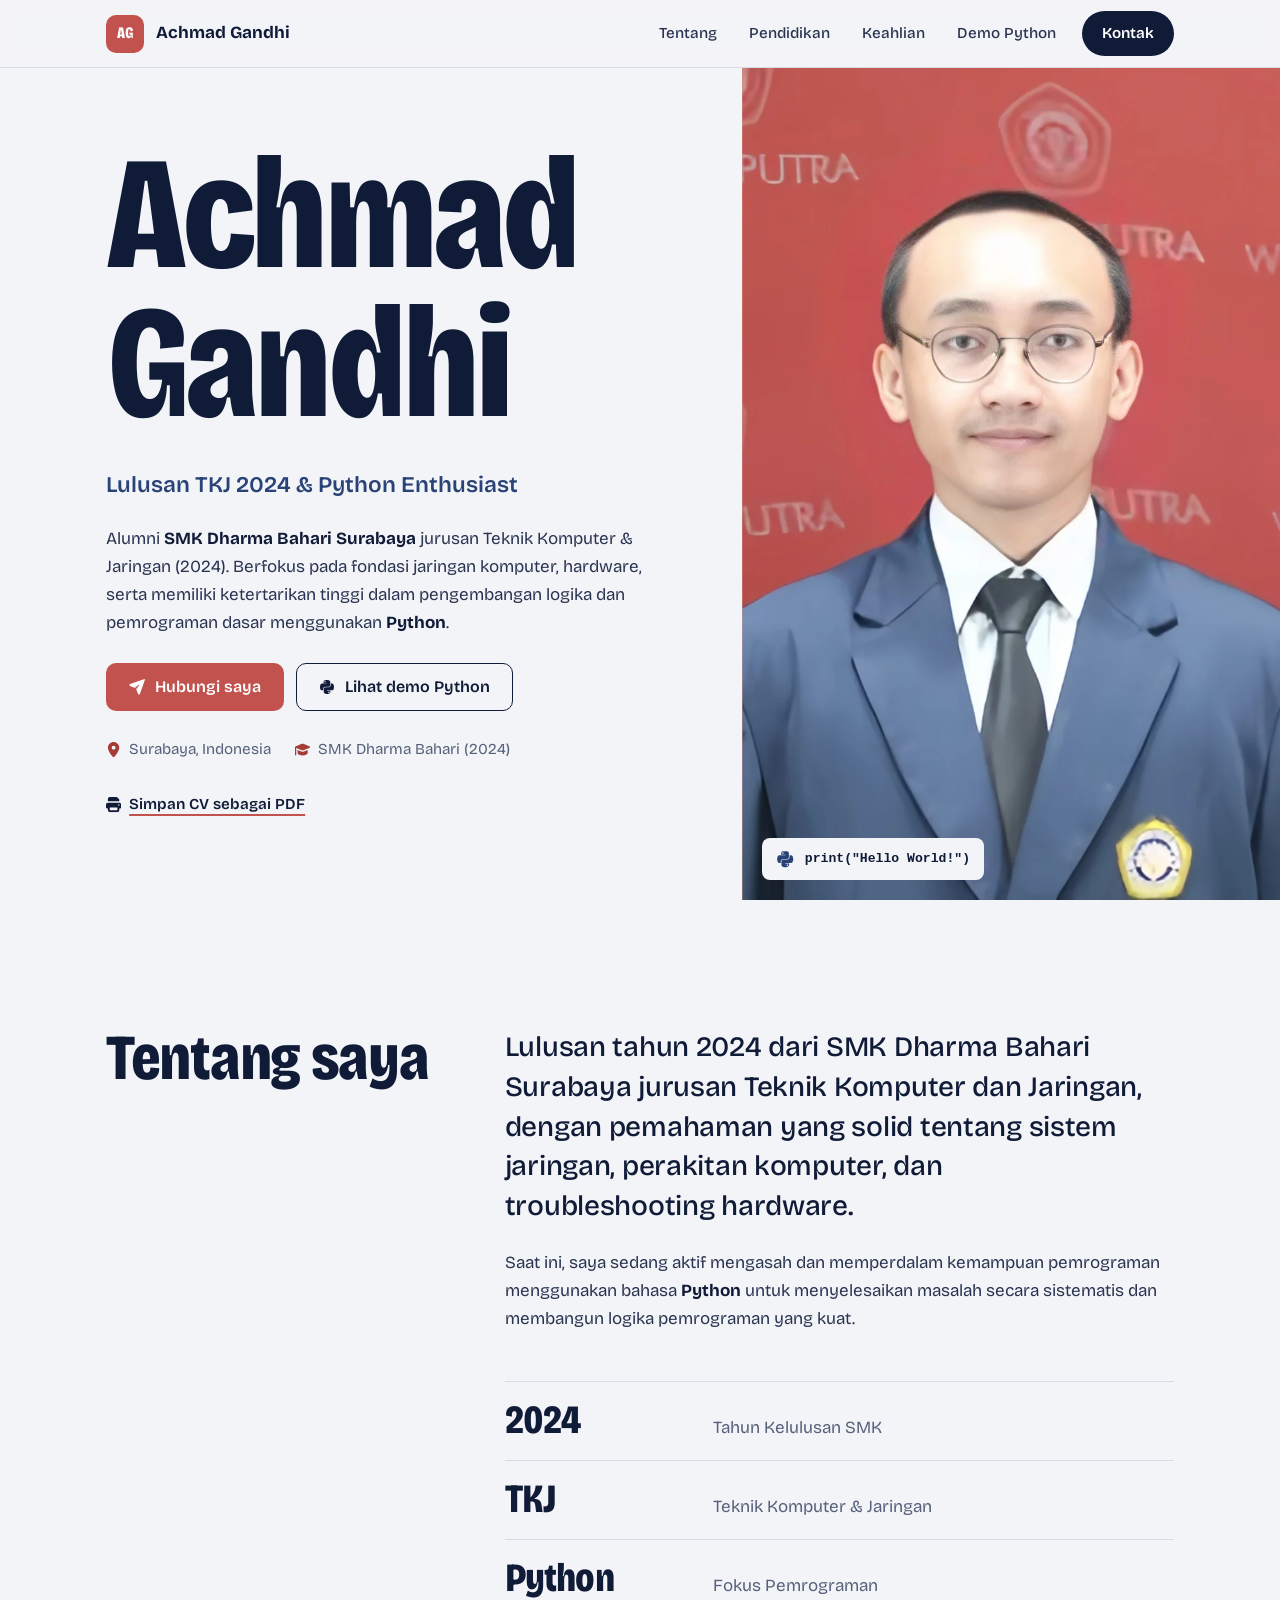
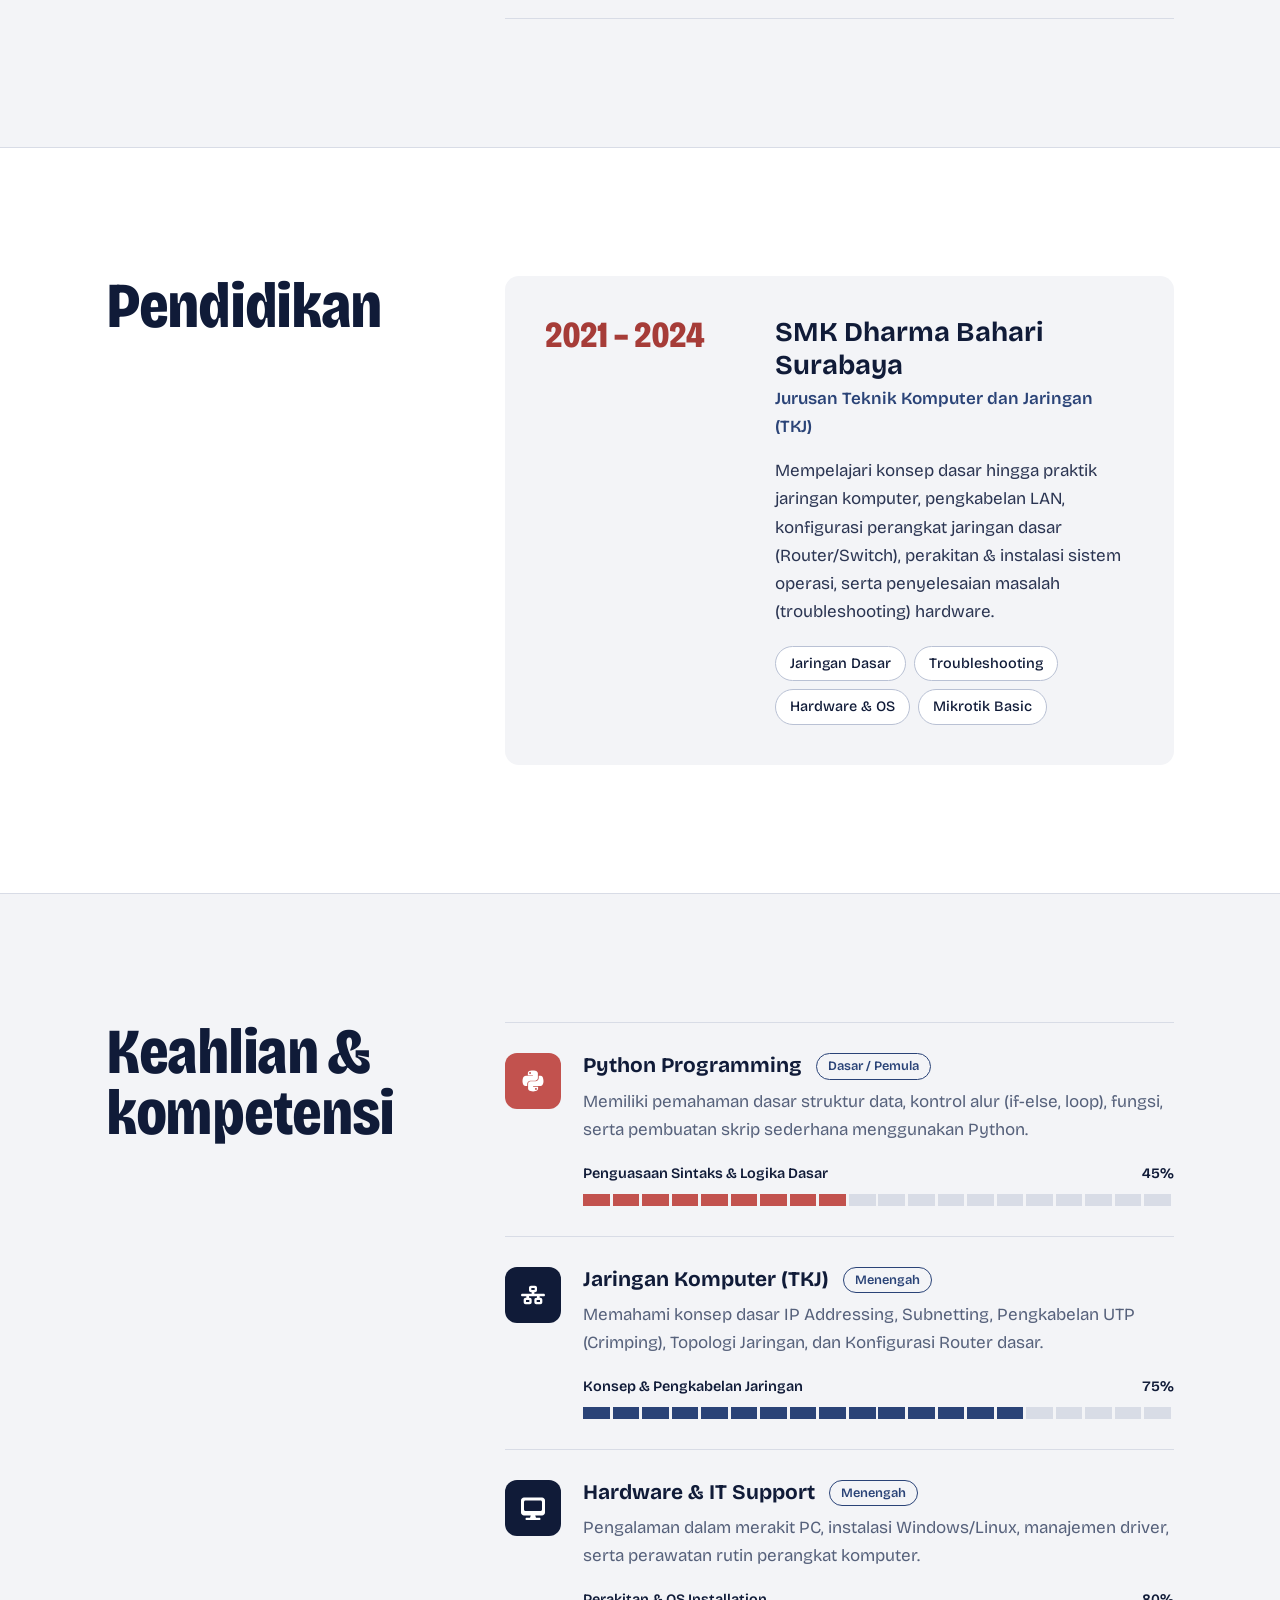
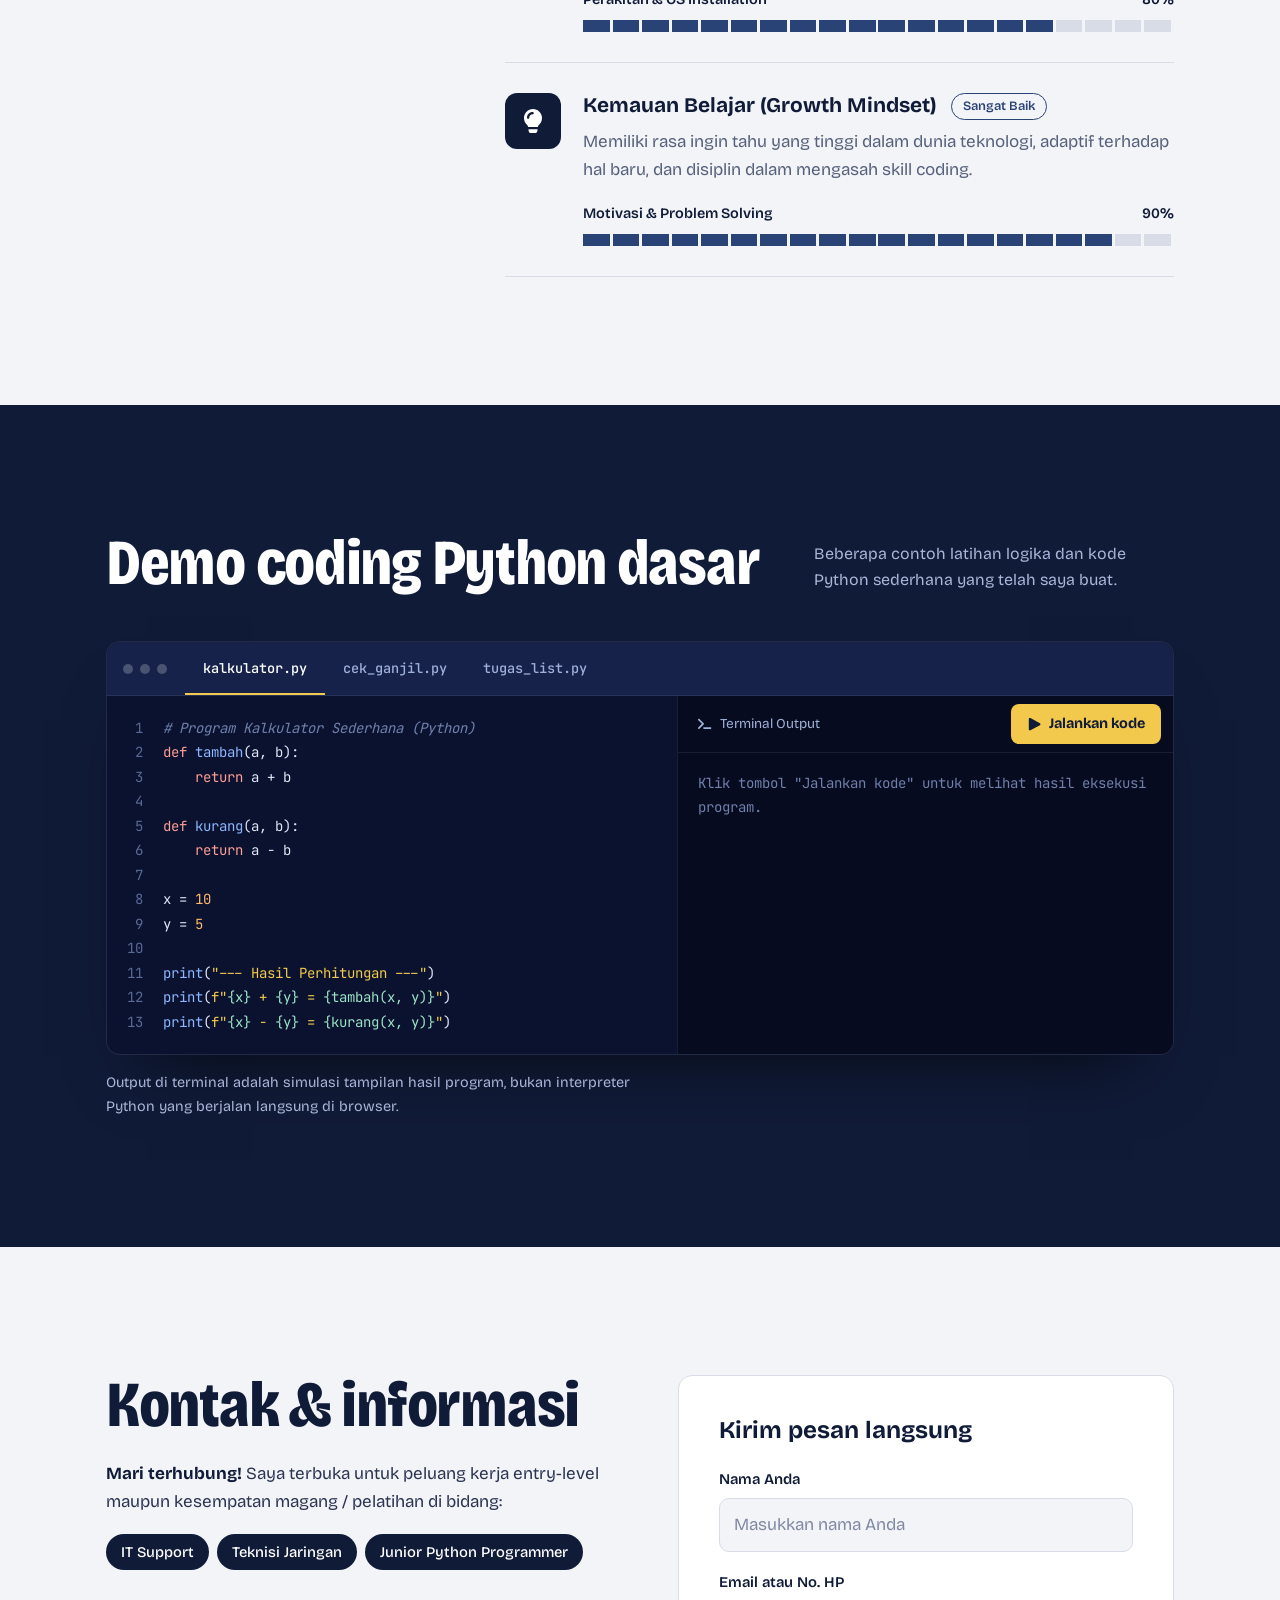
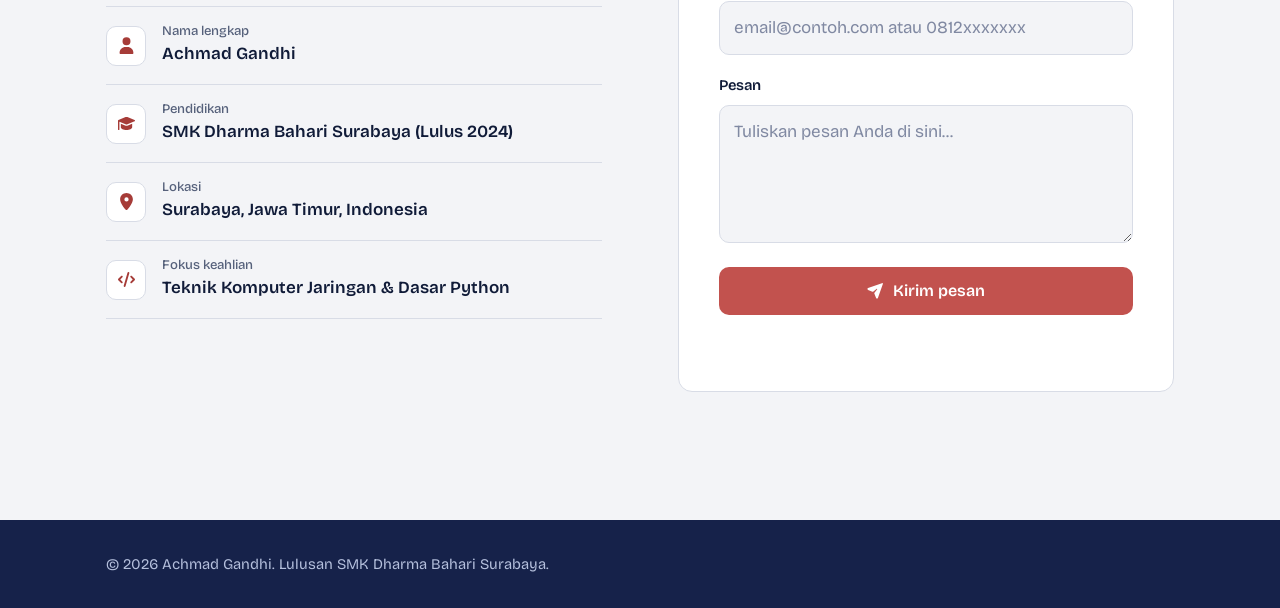
==== index.html @ 936b2816 "Redesign website CV" ====
<!DOCTYPE html>
<html lang="id">
<head>
  <meta charset="UTF-8">
  <meta name="viewport" content="width=device-width, initial-scale=1">
  <title>Achmad Gandhi — Portfolio &amp; CV</title>
  <meta name="description" content="CV online dan portfolio Achmad Gandhi, lulusan SMK Dharma Bahari Surabaya jurusan Teknik Komputer dan Jaringan (2024) yang sedang mendalami Python.">
  <meta name="theme-color" content="#f3f4f7">
  <meta property="og:title" content="Achmad Gandhi — Portfolio &amp; CV">
  <meta property="og:description" content="Lulusan TKJ 2024 dengan fondasi jaringan komputer, hardware, dan logika pemrograman Python.">
  <meta property="og:type" content="website">
  <link rel="icon" type="image/svg+xml" href="assets/favicon.svg">
  <link rel="preload" href="assets/fonts/bricolage-grotesque-latin-wdth.woff2" as="font" type="font/woff2" crossorigin>
  <link rel="stylesheet" href="style.css">
  <script>document.documentElement.classList.add("js");</script>
</head>
<body id="top">

<svg xmlns="http://www.w3.org/2000/svg" style="display:none" aria-hidden="true" focusable="false">
<symbol id="i-paper-plane" viewBox="0 0 576 512"><path fill="currentColor" d="M536.4-26.3c9.8-3.5 20.6-1 28 6.3s9.8 18.2 6.3 28l-178 496.9c-5 13.9-18.1 23.1-32.8 23.1-14.2 0-27-8.6-32.3-21.7l-64.2-158c-4.5-11-2.5-23.6 5.2-32.6l94.5-112.4c5.1-6.1 4.7-15-.9-20.6s-14.6-6-20.6-.9L229.2 276.1c-9.1 7.6-21.6 9.6-32.6 5.2L38.1 216.8c-13.1-5.3-21.7-18.1-21.7-32.3 0-14.7 9.2-27.8 23.1-32.8l496.9-178z"/></symbol>
<symbol id="i-location-dot" viewBox="0 0 384 512"><path fill="currentColor" d="M0 188.6C0 84.4 86 0 192 0S384 84.4 384 188.6c0 119.3-120.2 262.3-170.4 316.8-11.8 12.8-31.5 12.8-43.3 0-50.2-54.5-170.4-197.5-170.4-316.8zM192 256a64 64 0 1 0 0-128 64 64 0 1 0 0 128z"/></symbol>
<symbol id="i-graduation-cap" viewBox="0 0 576 512"><path fill="currentColor" d="M48 195.8l209.2 86.1c9.8 4 20.2 6.1 30.8 6.1s21-2.1 30.8-6.1l242.4-99.8c9-3.7 14.8-12.4 14.8-22.1s-5.8-18.4-14.8-22.1L318.8 38.1C309 34.1 298.6 32 288 32s-21 2.1-30.8 6.1L14.8 137.9C5.8 141.6 0 150.3 0 160L0 456c0 13.3 10.7 24 24 24s24-10.7 24-24l0-260.2zm48 71.7L96 384c0 53 86 96 192 96s192-43 192-96l0-116.6-142.9 58.9c-15.6 6.4-32.2 9.7-49.1 9.7s-33.5-3.3-49.1-9.7L96 267.4z"/></symbol>
<symbol id="i-network-wired" viewBox="0 0 576 512"><path fill="currentColor" d="M248 88l80 0 0 48-80 0 0-48zm-8-56c-26.5 0-48 21.5-48 48l0 64c0 26.5 21.5 48 48 48l16 0 0 32-224 0c-17.7 0-32 14.3-32 32s14.3 32 32 32l96 0 0 32-16 0c-26.5 0-48 21.5-48 48l0 64c0 26.5 21.5 48 48 48l96 0c26.5 0 48-21.5 48-48l0-64c0-26.5-21.5-48-48-48l-16 0 0-32 192 0 0 32-16 0c-26.5 0-48 21.5-48 48l0 64c0 26.5 21.5 48 48 48l96 0c26.5 0 48-21.5 48-48l0-64c0-26.5-21.5-48-48-48l-16 0 0-32 96 0c17.7 0 32-14.3 32-32s-14.3-32-32-32l-224 0 0-32 16 0c26.5 0 48-21.5 48-48l0-64c0-26.5-21.5-48-48-48l-96 0zM448 376l8 0 0 48-80 0 0-48 72 0zm-256 0l8 0 0 48-80 0 0-48 72 0z"/></symbol>
<symbol id="i-desktop" viewBox="0 0 512 512"><path fill="currentColor" d="M64 32C28.7 32 0 60.7 0 96L0 352c0 35.3 28.7 64 64 64l144 0-16 48-72 0c-13.3 0-24 10.7-24 24s10.7 24 24 24l272 0c13.3 0 24-10.7 24-24s-10.7-24-24-24l-72 0-16-48 144 0c35.3 0 64-28.7 64-64l0-256c0-35.3-28.7-64-64-64L64 32zM96 96l320 0c17.7 0 32 14.3 32 32l0 160c0 17.7-14.3 32-32 32L96 320c-17.7 0-32-14.3-32-32l0-160c0-17.7 14.3-32 32-32z"/></symbol>
<symbol id="i-lightbulb" viewBox="0 0 384 512"><path fill="currentColor" d="M292.9 384c7.3-22.3 21.9-42.5 38.4-59.9 32.7-34.4 52.7-80.9 52.7-132.1 0-106-86-192-192-192S0 86 0 192c0 51.2 20 97.7 52.7 132.1 16.5 17.4 31.2 37.6 38.4 59.9l201.7 0zM288 432l-192 0 0 16c0 44.2 35.8 80 80 80l32 0c44.2 0 80-35.8 80-80l0-16zM184 112c-39.8 0-72 32.2-72 72 0 13.3-10.7 24-24 24s-24-10.7-24-24c0-66.3 53.7-120 120-120 13.3 0 24 10.7 24 24s-10.7 24-24 24z"/></symbol>
<symbol id="i-user" viewBox="0 0 448 512"><path fill="currentColor" d="M224 248a120 120 0 1 0 0-240 120 120 0 1 0 0 240zm-29.7 56C95.8 304 16 383.8 16 482.3 16 498.7 29.3 512 45.7 512l356.6 0c16.4 0 29.7-13.3 29.7-29.7 0-98.5-79.8-178.3-178.3-178.3l-59.4 0z"/></symbol>
<symbol id="i-code" viewBox="0 0 576 512"><path fill="currentColor" d="M360.8 1.2c-17-4.9-34.7 5-39.6 22l-128 448c-4.9 17 5 34.7 22 39.6s34.7-5 39.6-22l128-448c4.9-17-5-34.7-22-39.6zm64.6 136.1c-12.5 12.5-12.5 32.8 0 45.3l73.4 73.4-73.4 73.4c-12.5 12.5-12.5 32.8 0 45.3s32.8 12.5 45.3 0l96-96c12.5-12.5 12.5-32.8 0-45.3l-96-96c-12.5-12.5-32.8-12.5-45.3 0zm-274.7 0c-12.5-12.5-32.8-12.5-45.3 0l-96 96c-12.5 12.5-12.5 32.8 0 45.3l96 96c12.5 12.5 32.8 12.5 45.3 0s12.5-32.8 0-45.3L77.3 256 150.6 182.6c12.5-12.5 12.5-32.8 0-45.3z"/></symbol>
<symbol id="i-play" viewBox="0 0 448 512"><path fill="currentColor" d="M91.2 36.9c-12.4-6.8-27.4-6.5-39.6 .7S32 57.9 32 72l0 368c0 14.1 7.5 27.2 19.6 34.4s27.2 7.5 39.6 .7l336-184c12.8-7 20.8-20.5 20.8-35.1s-8-28.1-20.8-35.1l-336-184z"/></symbol>
<symbol id="i-terminal" viewBox="0 0 512 512"><path fill="currentColor" d="M9.4 118.6c-12.5-12.5-12.5-32.8 0-45.3s32.8-12.5 45.3 0l160 160c12.5 12.5 12.5 32.8 0 45.3l-160 160c-12.5 12.5-32.8 12.5-45.3 0s-12.5-32.8 0-45.3L146.7 256 9.4 118.6zM224 384l256 0c17.7 0 32 14.3 32 32s-14.3 32-32 32l-256 0c-17.7 0-32-14.3-32-32s14.3-32 32-32z"/></symbol>
<symbol id="i-bars" viewBox="0 0 448 512"><path fill="currentColor" d="M0 96C0 78.3 14.3 64 32 64l384 0c17.7 0 32 14.3 32 32s-14.3 32-32 32L32 128C14.3 128 0 113.7 0 96zM0 256c0-17.7 14.3-32 32-32l384 0c17.7 0 32 14.3 32 32s-14.3 32-32 32L32 288c-17.7 0-32-14.3-32-32zM448 416c0 17.7-14.3 32-32 32L32 448c-17.7 0-32-14.3-32-32s14.3-32 32-32l384 0c17.7 0 32 14.3 32 32z"/></symbol>
<symbol id="i-xmark" viewBox="0 0 384 512"><path fill="currentColor" d="M55.1 73.4c-12.5-12.5-32.8-12.5-45.3 0s-12.5 32.8 0 45.3L147.2 256 9.9 393.4c-12.5 12.5-12.5 32.8 0 45.3s32.8 12.5 45.3 0L192.5 301.3 329.9 438.6c12.5 12.5 32.8 12.5 45.3 0s12.5-32.8 0-45.3L237.8 256 375.1 118.6c12.5-12.5 12.5-32.8 0-45.3s-32.8-12.5-45.3 0L192.5 210.7 55.1 73.4z"/></symbol>
<symbol id="i-print" viewBox="0 0 512 512"><path fill="currentColor" d="M64 64C64 28.7 92.7 0 128 0L341.5 0c17 0 33.3 6.7 45.3 18.7l42.5 42.5c12 12 18.7 28.3 18.7 45.3l0 37.5-384 0 0-80zM0 256c0-35.3 28.7-64 64-64l384 0c35.3 0 64 28.7 64 64l0 96c0 17.7-14.3 32-32 32l-32 0 0 64c0 35.3-28.7 64-64 64l-256 0c-35.3 0-64-28.7-64-64l0-64-32 0c-17.7 0-32-14.3-32-32l0-96zM128 416l0 32 256 0 0-96-256 0 0 64zM456 272a24 24 0 1 0 -48 0 24 24 0 1 0 48 0z"/></symbol>
<symbol id="i-envelope" viewBox="0 0 512 512"><path fill="currentColor" d="M48 64c-26.5 0-48 21.5-48 48 0 15.1 7.1 29.3 19.2 38.4l208 156c17.1 12.8 40.5 12.8 57.6 0l208-156c12.1-9.1 19.2-23.3 19.2-38.4 0-26.5-21.5-48-48-48L48 64zM0 196L0 384c0 35.3 28.7 64 64 64l384 0c35.3 0 64-28.7 64-64l0-188-198.4 148.8c-34.1 25.6-81.1 25.6-115.2 0L0 196z"/></symbol>
<symbol id="i-arrow-down" viewBox="0 0 384 512"><path fill="currentColor" d="M169.4 502.6c12.5 12.5 32.8 12.5 45.3 0l160-160c12.5-12.5 12.5-32.8 0-45.3s-32.8-12.5-45.3 0L224 402.7 224 32c0-17.7-14.3-32-32-32s-32 14.3-32 32l0 370.7-105.4-105.4c-12.5-12.5-32.8-12.5-45.3 0s-12.5 32.8 0 45.3l160 160z"/></symbol>
<symbol id="i-python" viewBox="0 0 448 512"><path fill="currentColor" d="M439.8 200.5c-7.7-30.9-22.3-54.2-53.4-54.2l-40.1 0 0 47.4c0 36.8-31.2 67.8-66.8 67.8l-106.8 0c-29.2 0-53.4 25-53.4 54.3l0 101.8c0 29 25.2 46 53.4 54.3 33.8 9.9 66.3 11.7 106.8 0 26.9-7.8 53.4-23.5 53.4-54.3l0-40.7-106.7 0 0-13.6 160.2 0c31.1 0 42.6-21.7 53.4-54.2 11.2-33.5 10.7-65.7 0-108.6zM286.2 444.7a20.4 20.4 0 1 1 0-40.7 20.4 20.4 0 1 1 0 40.7zM167.8 248.1l106.8 0c29.7 0 53.4-24.5 53.4-54.3l0-101.9c0-29-24.4-50.7-53.4-55.6-35.8-5.9-74.7-5.6-106.8 .1-45.2 8-53.4 24.7-53.4 55.6l0 40.7 106.9 0 0 13.6-147 0c-31.1 0-58.3 18.7-66.8 54.2-9.8 40.7-10.2 66.1 0 108.6 7.6 31.6 25.7 54.2 56.8 54.2l36.7 0 0-48.8c0-35.3 30.5-66.4 66.8-66.4zM161.2 64.7a20.4 20.4 0 1 1 0 40.8 20.4 20.4 0 1 1 0-40.8z"/></symbol>
<symbol id="i-github" viewBox="0 0 512 512"><path fill="currentColor" d="M216.5 362.5c-66-8-112.5-55.5-112.5-117 0-25 9-52 24-70-6.5-16.5-5.5-51.5 2-66 20-2.5 47 8 63 22.5 19-6 39-9 63.5-9s44.5 3 62.5 8.5c15.5-14 43-24.5 63-22 7 13.5 8 48.5 1.5 65.5 16 19 24.5 44.5 24.5 70.5 0 61.5-46.5 108-113.5 116.5 17 11 28.5 35 28.5 62.5l0 52C323 491.5 335.5 500 350.5 494 441 459.5 512 369 512 257 512 115.5 397 0 255.5 0S0 115.5 0 257c0 111 70.5 203 165.5 237.5 13.5 5 26.5-4 26.5-17.5l0-40c-7 3-16 5-24 5-33 0-52.5-18-66.5-51.5-5.5-13.5-11.5-21.5-23-23-6-.5-8-3-8-6 0-6 10-10.5 20-10.5 14.5 0 27 9 40 27.5 10 14.5 20.5 21 33 21s20.5-4.5 32-16c8.5-8.5 15-16 21-21z"/></symbol>
<symbol id="i-linkedin" viewBox="0 0 448 512"><path fill="currentColor" d="M416 32L31.9 32C14.3 32 0 46.5 0 64.3L0 447.7C0 465.5 14.3 480 31.9 480L416 480c17.6 0 32-14.5 32-32.3l0-383.4C448 46.5 433.6 32 416 32zM135.4 416l-66.4 0 0-213.8 66.5 0 0 213.8-.1 0zM102.2 96a38.5 38.5 0 1 1 0 77 38.5 38.5 0 1 1 0-77zM384.3 416l-66.4 0 0-104c0-24.8-.5-56.7-34.5-56.7-34.6 0-39.9 27-39.9 54.9l0 105.8-66.4 0 0-213.8 63.7 0 0 29.2 .9 0c8.9-16.8 30.6-34.5 62.9-34.5 67.2 0 79.7 44.3 79.7 101.9l0 117.2z"/></symbol>
<symbol id="i-instagram" viewBox="0 0 448 512"><path fill="currentColor" d="M224.3 141a115 115 0 1 0 -.6 230 115 115 0 1 0 .6-230zm-.6 40.4a74.6 74.6 0 1 1 .6 149.2 74.6 74.6 0 1 1 -.6-149.2zm93.4-45.1a26.8 26.8 0 1 1 53.6 0 26.8 26.8 0 1 1 -53.6 0zm129.7 27.2c-1.7-35.9-9.9-67.7-36.2-93.9-26.2-26.2-58-34.4-93.9-36.2-37-2.1-147.9-2.1-184.9 0-35.8 1.7-67.6 9.9-93.9 36.1s-34.4 58-36.2 93.9c-2.1 37-2.1 147.9 0 184.9 1.7 35.9 9.9 67.7 36.2 93.9s58 34.4 93.9 36.2c37 2.1 147.9 2.1 184.9 0 35.9-1.7 67.7-9.9 93.9-36.2 26.2-26.2 34.4-58 36.2-93.9 2.1-37 2.1-147.8 0-184.8zM399 388c-7.8 19.6-22.9 34.7-42.6 42.6-29.5 11.7-99.5 9-132.1 9s-102.7 2.6-132.1-9c-19.6-7.8-34.7-22.9-42.6-42.6-11.7-29.5-9-99.5-9-132.1s-2.6-102.7 9-132.1c7.8-19.6 22.9-34.7 42.6-42.6 29.5-11.7 99.5-9 132.1-9s102.7-2.6 132.1 9c19.6 7.8 34.7 22.9 42.6 42.6 11.7 29.5 9 99.5 9 132.1s2.7 102.7-9 132.1z"/></symbol>
<symbol id="i-whatsapp" viewBox="0 0 448 512"><path fill="currentColor" d="M380.9 97.1c-41.9-42-97.7-65.1-157-65.1-122.4 0-222 99.6-222 222 0 39.1 10.2 77.3 29.6 111L0 480 117.7 449.1c32.4 17.7 68.9 27 106.1 27l.1 0c122.3 0 224.1-99.6 224.1-222 0-59.3-25.2-115-67.1-157zm-157 341.6c-33.2 0-65.7-8.9-94-25.7l-6.7-4-69.8 18.3 18.6-68.1-4.4-7c-18.5-29.4-28.2-63.3-28.2-98.2 0-101.7 82.8-184.5 184.6-184.5 49.3 0 95.6 19.2 130.4 54.1s56.2 81.2 56.1 130.5c0 101.8-84.9 184.6-186.6 184.6zM325.1 300.5c-5.5-2.8-32.8-16.2-37.9-18-5.1-1.9-8.8-2.8-12.5 2.8s-14.3 18-17.6 21.8c-3.2 3.7-6.5 4.2-12 1.4-32.6-16.3-54-29.1-75.5-66-5.7-9.8 5.7-9.1 16.3-30.3 1.8-3.7 .9-6.9-.5-9.7s-12.5-30.1-17.1-41.2c-4.5-10.8-9.1-9.3-12.5-9.5-3.2-.2-6.9-.2-10.6-.2s-9.7 1.4-14.8 6.9c-5.1 5.6-19.4 19-19.4 46.3s19.9 53.7 22.6 57.4c2.8 3.7 39.1 59.7 94.8 83.8 35.2 15.2 49 16.5 66.6 13.9 10.7-1.6 32.8-13.4 37.4-26.4s4.6-24.1 3.2-26.4c-1.3-2.5-5-3.9-10.5-6.6z"/></symbol>
</svg>

  <a class="skip" href="#hero">Lewati ke konten utama</a>

  <header class="site-header" id="siteHeader">
    <div class="wrap bar">
      <a class="brand" href="#hero" aria-label="Achmad Gandhi, kembali ke atas">
        <span class="brand-mark" aria-hidden="true">AG</span>
        <span class="brand-name">Achmad Gandhi</span>
      </a>

      <nav class="nav" id="siteNav" aria-label="Navigasi utama">
        <a href="#about" class="nav-link">Tentang</a>
        <a href="#education" class="nav-link">Pendidikan</a>
        <a href="#skills" class="nav-link">Keahlian</a>
        <a href="#projects" class="nav-link">Demo Python</a>
        <a href="#contact" class="nav-link nav-cta">Kontak</a>
      </nav>

      <button class="nav-toggle" id="navToggle" type="button" aria-expanded="false" aria-controls="siteNav" aria-label="Buka menu navigasi">
        <svg class="ic ic-open" aria-hidden="true"><use href="#i-bars"/></svg>
        <svg class="ic ic-close" aria-hidden="true"><use href="#i-xmark"/></svg>
      </button>
    </div>
  </header>

  <main>

    <!-- Hero -->
    <section class="hero" id="hero" aria-labelledby="heroName">
      <div class="hero-copy">
        <h1 class="name" id="heroName">
          <span class="ln"><span>Achmad</span></span>
          <span class="ln"><span>Gandhi</span></span>
        </h1>
        <p class="role">Lulusan TKJ 2024 &amp; Python Enthusiast</p>
        <p class="hero-desc">
          Alumni <strong>SMK Dharma Bahari Surabaya</strong> jurusan Teknik Komputer &amp; Jaringan (2024). Berfokus pada fondasi jaringan komputer, hardware, serta memiliki ketertarikan tinggi dalam pengembangan logika dan pemrograman dasar menggunakan <strong>Python</strong>.
        </p>
        <div class="hero-actions">
          <a href="#contact" class="btn btn-primary">
            <svg class="ic" aria-hidden="true"><use href="#i-paper-plane"/></svg>
            Hubungi saya
          </a>
          <a href="#projects" class="btn btn-ghost">
            <svg class="ic" aria-hidden="true"><use href="#i-python"/></svg>
            Lihat demo Python
          </a>
        </div>
        <ul class="hero-meta">
          <li><svg class="ic" aria-hidden="true"><use href="#i-location-dot"/></svg> Surabaya, Indonesia</li>
          <li><svg class="ic" aria-hidden="true"><use href="#i-graduation-cap"/></svg> SMK Dharma Bahari (2024)</li>
        </ul>
        <button class="link-btn" id="printBtn" type="button">
          <svg class="ic" aria-hidden="true"><use href="#i-print"/></svg>
          Simpan CV sebagai PDF
        </button>
      </div>

      <figure class="hero-photo">
        <picture>
          <source type="image/webp" srcset="assets/img/gandhi-480.webp 480w, assets/img/gandhi-800.webp 800w" sizes="(min-width: 861px) 42vw, 100vw">
          <img src="assets/img/gandhi-800.jpg" srcset="assets/img/gandhi-480.jpg 480w, assets/img/gandhi-800.jpg 800w" sizes="(min-width: 861px) 42vw, 100vw" width="800" height="1200" alt="Foto Achmad Gandhi mengenakan kacamata, jas biru, dan dasi abu-abu" fetchpriority="high" decoding="async">
        </picture>
        <figcaption class="photo-tag">
          <svg class="ic" aria-hidden="true"><use href="#i-python"/></svg>
          <code>print("Hello World!")</code>
        </figcaption>
      </figure>
    </section>

    <!-- Tentang -->
    <section class="section" id="about" aria-labelledby="aboutTitle">
      <div class="wrap section-grid">
        <div class="section-sticky">
          <h2 class="section-title" id="aboutTitle">Tentang saya</h2>
        </div>
        <div>
          <p class="lead">
            Lulusan tahun 2024 dari SMK Dharma Bahari Surabaya jurusan Teknik Komputer dan Jaringan, dengan pemahaman yang solid tentang sistem jaringan, perakitan komputer, dan troubleshooting hardware.
          </p>
          <p class="about-body">
            Saat ini, saya sedang aktif mengasah dan memperdalam kemampuan pemrograman menggunakan bahasa <strong>Python</strong> untuk menyelesaikan masalah secara sistematis dan membangun logika pemrograman yang kuat.
          </p>
          <dl class="ledger">
            <div><dt>2024</dt><dd>Tahun Kelulusan SMK</dd></div>
            <div><dt>TKJ</dt><dd>Teknik Komputer &amp; Jaringan</dd></div>
            <div><dt>Python</dt><dd>Fokus Pemrograman</dd></div>
          </dl>
        </div>
      </div>
    </section>

    <!-- Pendidikan -->
    <section class="section section--white" id="education" aria-labelledby="eduTitle">
      <div class="wrap section-grid">
        <div class="section-sticky">
          <h2 class="section-title" id="eduTitle">Pendidikan</h2>
        </div>
        <ol>
          <li class="record">
            <p class="record-date">2021 – 2024</p>
            <div>
              <h3>SMK Dharma Bahari Surabaya</h3>
              <p class="record-sub">Jurusan Teknik Komputer dan Jaringan (TKJ)</p>
              <p class="record-text">
                Mempelajari konsep dasar hingga praktik jaringan komputer, pengkabelan LAN, konfigurasi perangkat jaringan dasar (Router/Switch), perakitan &amp; instalasi sistem operasi, serta penyelesaian masalah (troubleshooting) hardware.
              </p>
              <ul class="tags" aria-label="Materi yang dipelajari">
                <li>Jaringan Dasar</li>
                <li>Troubleshooting</li>
                <li>Hardware &amp; OS</li>
                <li>Mikrotik Basic</li>
              </ul>
            </div>
          </li>
        </ol>
      </div>
    </section>

    <!-- Keahlian -->
    <section class="section" id="skills" aria-labelledby="skillsTitle">
      <div class="wrap section-grid">
        <div class="section-sticky">
          <h2 class="section-title" id="skillsTitle">Keahlian &amp; kompetensi</h2>
        </div>
        <div class="skills">

          <article class="skill skill--python">
            <div class="skill-icon" aria-hidden="true"><svg class="ic"><use href="#i-python"/></svg></div>
            <div>
              <div class="skill-head">
                <h3>Python Programming</h3>
                <span class="level">Dasar / Pemula</span>
              </div>
              <p class="skill-desc">Memiliki pemahaman dasar struktur data, kontrol alur (if-else, loop), fungsi, serta pembuatan skrip sederhana menggunakan Python.</p>
              <div class="meter-label"><span>Penguasaan Sintaks &amp; Logika Dasar</span><span>45%</span></div>
              <div class="meter" style="--v:45%" role="meter" aria-label="Penguasaan Sintaks dan Logika Dasar Python" aria-valuemin="0" aria-valuemax="100" aria-valuenow="45"><span class="meter-fill"></span></div>
            </div>
          </article>

          <article class="skill">
            <div class="skill-icon" aria-hidden="true"><svg class="ic"><use href="#i-network-wired"/></svg></div>
            <div>
              <div class="skill-head">
                <h3>Jaringan Komputer (TKJ)</h3>
                <span class="level">Menengah</span>
              </div>
              <p class="skill-desc">Memahami konsep dasar IP Addressing, Subnetting, Pengkabelan UTP (Crimping), Topologi Jaringan, dan Konfigurasi Router dasar.</p>
              <div class="meter-label"><span>Konsep &amp; Pengkabelan Jaringan</span><span>75%</span></div>
              <div class="meter" style="--v:75%" role="meter" aria-label="Konsep dan Pengkabelan Jaringan" aria-valuemin="0" aria-valuemax="100" aria-valuenow="75"><span class="meter-fill"></span></div>
            </div>
          </article>

          <article class="skill">
            <div class="skill-icon" aria-hidden="true"><svg class="ic"><use href="#i-desktop"/></svg></div>
            <div>
              <div class="skill-head">
                <h3>Hardware &amp; IT Support</h3>
                <span class="level">Menengah</span>
              </div>
              <p class="skill-desc">Pengalaman dalam merakit PC, instalasi Windows/Linux, manajemen driver, serta perawatan rutin perangkat komputer.</p>
              <div class="meter-label"><span>Perakitan &amp; OS Installation</span><span>80%</span></div>
              <div class="meter" style="--v:80%" role="meter" aria-label="Perakitan dan OS Installation" aria-valuemin="0" aria-valuemax="100" aria-valuenow="80"><span class="meter-fill"></span></div>
            </div>
          </article>

          <article class="skill">
            <div class="skill-icon" aria-hidden="true"><svg class="ic"><use href="#i-lightbulb"/></svg></div>
            <div>
              <div class="skill-head">
                <h3>Kemauan Belajar (Growth Mindset)</h3>
                <span class="level">Sangat Baik</span>
              </div>
              <p class="skill-desc">Memiliki rasa ingin tahu yang tinggi dalam dunia teknologi, adaptif terhadap hal baru, dan disiplin dalam mengasah skill coding.</p>
              <div class="meter-label"><span>Motivasi &amp; Problem Solving</span><span>90%</span></div>
              <div class="meter" style="--v:90%" role="meter" aria-label="Motivasi dan Problem Solving" aria-valuemin="0" aria-valuemax="100" aria-valuenow="90"><span class="meter-fill"></span></div>
            </div>
          </article>

        </div>
      </div>
    </section>

    <!-- Demo Python -->
    <section class="section section--ink" id="projects" aria-labelledby="demoTitle">
      <div class="wrap">
        <div class="demo-head">
          <h2 class="section-title" id="demoTitle">Demo coding Python dasar</h2>
          <p class="section-lead">Beberapa contoh latihan logika dan kode Python sederhana yang telah saya buat.</p>
        </div>

        <div class="window">
          <div class="window-bar">
            <div class="dots" aria-hidden="true"><i></i><i></i><i></i></div>
            <div class="tabs" role="tablist" aria-label="Contoh program Python">
              <button class="tab" type="button" role="tab" id="tab-calc" aria-controls="demoPanel" aria-selected="true" data-demo="calc" data-file="kalkulator.py">kalkulator.py</button>
              <button class="tab" type="button" role="tab" id="tab-evenodd" aria-controls="demoPanel" aria-selected="false" tabindex="-1" data-demo="evenodd" data-file="cek_ganjil.py">cek_ganjil.py</button>
              <button class="tab" type="button" role="tab" id="tab-todolist" aria-controls="demoPanel" aria-selected="false" tabindex="-1" data-demo="todolist" data-file="tugas_list.py">tugas_list.py</button>
            </div>
          </div>

          <div class="window-body" id="demoPanel" role="tabpanel" aria-labelledby="tab-calc">
            <pre class="code" tabindex="0" aria-label="Kode Python"><code id="pythonCode"># Memuat kode...</code></pre>
            <div class="terminal">
              <div class="term-bar">
                <span><svg class="ic" aria-hidden="true"><use href="#i-terminal"/></svg> Terminal Output</span>
                <button id="runBtn" class="run" type="button">
                  <svg class="ic" aria-hidden="true"><use href="#i-play"/></svg>
                  Jalankan kode
                </button>
              </div>
              <div class="term-screen" id="terminalOutput" aria-live="polite">
                <div class="term-dim">Klik tombol "Jalankan kode" untuk melihat hasil eksekusi program.</div>
              </div>
            </div>
          </div>
        </div>
        <p class="demo-note">Output di terminal adalah simulasi tampilan hasil program, bukan interpreter Python yang berjalan langsung di browser.</p>
      </div>
    </section>

    <!-- Kontak -->
    <section class="section" id="contact" aria-labelledby="contactTitle">
      <div class="wrap contact-grid">
        <div>
          <h2 class="section-title" id="contactTitle">Kontak &amp; informasi</h2>
          <p class="contact-intro">
            <strong>Mari terhubung!</strong> Saya terbuka untuk peluang kerja entry-level maupun kesempatan magang / pelatihan di bidang:
          </p>
          <ul class="chips" aria-label="Bidang yang diminati">
            <li>IT Support</li>
            <li>Teknisi Jaringan</li>
            <li>Junior Python Programmer</li>
          </ul>

          <ul class="details">
            <li class="detail">
              <span class="detail-icon" aria-hidden="true"><svg class="ic"><use href="#i-user"/></svg></span>
              <div><span class="detail-label">Nama lengkap</span><span class="detail-value">Achmad Gandhi</span></div>
            </li>
            <li class="detail">
              <span class="detail-icon" aria-hidden="true"><svg class="ic"><use href="#i-graduation-cap"/></svg></span>
              <div><span class="detail-label">Pendidikan</span><span class="detail-value">SMK Dharma Bahari Surabaya (Lulus 2024)</span></div>
            </li>
            <li class="detail">
              <span class="detail-icon" aria-hidden="true"><svg class="ic"><use href="#i-location-dot"/></svg></span>
              <div><span class="detail-label">Lokasi</span><span class="detail-value">Surabaya, Jawa Timur, Indonesia</span></div>
            </li>
            <li class="detail">
              <span class="detail-icon" aria-hidden="true"><svg class="ic"><use href="#i-code"/></svg></span>
              <div><span class="detail-label">Fokus keahlian</span><span class="detail-value">Teknik Komputer Jaringan &amp; Dasar Python</span></div>
            </li>
            <li class="detail" id="detailEmail" hidden>
              <span class="detail-icon" aria-hidden="true"><svg class="ic"><use href="#i-envelope"/></svg></span>
              <div><span class="detail-label">Email</span><span class="detail-value"><a href="#" id="detailEmailLink"></a></span></div>
            </li>
            <li class="detail" id="detailWa" hidden>
              <span class="detail-icon" aria-hidden="true"><svg class="ic"><use href="#i-whatsapp"/></svg></span>
              <div><span class="detail-label">WhatsApp</span><span class="detail-value"><a href="#" id="detailWaLink" target="_blank" rel="noopener noreferrer"></a></span></div>
            </li>
          </ul>
        </div>

        <form class="form" id="contactForm" novalidate>
          <h3>Kirim pesan langsung</h3>
          <div class="field">
            <label for="name">Nama Anda</label>
            <input type="text" id="name" name="name" autocomplete="name" required placeholder="Masukkan nama Anda">
          </div>
          <div class="field">
            <label for="contactInfo">Email atau No. HP</label>
            <input type="text" id="contactInfo" name="contact" autocomplete="email" required placeholder="email@contoh.com atau 0812xxxxxxx">
          </div>
          <div class="field">
            <label for="message">Pesan</label>
            <textarea id="message" name="message" rows="4" required placeholder="Tuliskan pesan Anda di sini..."></textarea>
          </div>
          <button type="submit" class="btn btn-primary btn-block">
            <svg class="ic" aria-hidden="true"><use href="#i-paper-plane"/></svg>
            Kirim pesan
          </button>
          <p class="form-status" id="formStatus" role="status" aria-live="polite"></p>
        </form>
      </div>
    </section>

  </main>

  <footer class="site-footer">
    <div class="wrap footer-row">
      <p>&copy; <span id="year">2026</span> Achmad Gandhi. Lulusan SMK Dharma Bahari Surabaya.</p>
      <div class="socials" aria-label="Profil online">
        <a href="#" id="socialGithub" aria-label="GitHub" target="_blank" rel="noopener noreferrer" hidden><svg class="ic" aria-hidden="true"><use href="#i-github"/></svg></a>
        <a href="#" id="socialLinkedin" aria-label="LinkedIn" target="_blank" rel="noopener noreferrer" hidden><svg class="ic" aria-hidden="true"><use href="#i-linkedin"/></svg></a>
        <a href="#" id="socialInstagram" aria-label="Instagram" target="_blank" rel="noopener noreferrer" hidden><svg class="ic" aria-hidden="true"><use href="#i-instagram"/></svg></a>
      </div>
    </div>
  </footer>

  <script src="script.js"></script>
</body>
</html>
---- style.css ----
/* ==========================================================================
   Achmad Gandhi — Portfolio & CV
   Palet diambil dari foto profil: merah latar foto, biru jas, kuning pin.
   Satu keluarga huruf (Bricolage Grotesque) + JetBrains Mono khusus kode.
   ========================================================================== */

@font-face {
  font-family: "Bricolage Grotesque";
  src: url("assets/fonts/bricolage-grotesque-latin-wdth.woff2") format("woff2");
  font-weight: 200 800;
  font-stretch: 75% 100%;
  font-style: normal;
  font-display: swap;
}

@font-face {
  font-family: "JetBrains Mono";
  src: url("assets/fonts/jetbrains-mono-latin-wght.woff2") format("woff2");
  font-weight: 100 800;
  font-style: normal;
  font-display: swap;
}

:root {
  --paper: #f3f4f7;
  --card: #ffffff;
  --ink: #101b38;
  --ink-2: #16224a;
  --navy: #2a4377;
  --red: #c2524e;
  --red-deep: #a63c38;
  --pin: #f2c94c;
  --text: #2b3552;
  --muted: #56617b;
  --line: #d8dce6;

  --font: "Bricolage Grotesque", "Segoe UI", system-ui, -apple-system, "Helvetica Neue", Arial, sans-serif;
  --mono: "JetBrains Mono", ui-monospace, "SFMono-Regular", Menlo, Consolas, monospace;

  --max: 1180px;
  --gutter: clamp(20px, 5vw, 56px);
  --nav-h: 68px;
  --radius: 14px;
  --radius-sm: 10px;
}

*,
*::before,
*::after {
  box-sizing: border-box;
}

html {
  -webkit-text-size-adjust: 100%;
  text-size-adjust: 100%;
}

@media (prefers-reduced-motion: no-preference) {
  html {
    scroll-behavior: smooth;
  }
}

body {
  margin: 0;
  font-family: var(--font);
  font-size: 1.0625rem;
  line-height: 1.65;
  color: var(--text);
  background: var(--paper);
  overflow-x: hidden;
  -webkit-font-smoothing: antialiased;
}

img,
svg {
  display: block;
  max-width: 100%;
}

h1,
h2,
h3,
p,
ul,
ol,
dl,
dd,
figure {
  margin: 0;
}

ul,
ol {
  padding: 0;
  list-style: none;
}

a {
  color: inherit;
}

button,
input,
textarea {
  font: inherit;
  color: inherit;
}

:focus-visible {
  outline: 3px solid var(--red);
  outline-offset: 3px;
  border-radius: 6px;
}

.ic {
  width: 1em;
  height: 1em;
  flex: none;
  fill: currentColor;
}

.sr-only {
  position: absolute;
  width: 1px;
  height: 1px;
  margin: -1px;
  padding: 0;
  overflow: hidden;
  clip: rect(0, 0, 0, 0);
  white-space: nowrap;
  border: 0;
}

.skip {
  position: fixed;
  left: 16px;
  top: -80px;
  z-index: 100;
  padding: 10px 16px;
  background: var(--ink);
  color: #fff;
  border-radius: 8px;
  text-decoration: none;
  font-weight: 600;
  transition: top 0.2s;
}

.skip:focus {
  top: 12px;
}

.wrap {
  width: 100%;
  max-width: var(--max);
  margin-inline: auto;
  padding-inline: var(--gutter);
}

/* ==========================================================================
   Buttons
   ========================================================================== */

.btn {
  display: inline-flex;
  align-items: center;
  justify-content: center;
  gap: 10px;
  min-height: 48px;
  padding: 0 22px;
  border: 1.5px solid transparent;
  border-radius: var(--radius-sm);
  font-size: 1rem;
  font-weight: 600;
  line-height: 1;
  text-decoration: none;
  cursor: pointer;
  transition: background-color 0.2s, color 0.2s, border-color 0.2s;
}

.btn-primary {
  background: var(--red);
  color: #fff;
}

.btn-primary:hover {
  background: var(--red-deep);
}

.btn-ghost {
  border-color: var(--ink);
  color: var(--ink);
  background: transparent;
}

.btn-ghost:hover {
  background: var(--ink);
  color: #fff;
}

.btn-block {
  width: 100%;
}

/* ==========================================================================
   Header / navigation
   ========================================================================== */

.site-header {
  position: fixed;
  inset: 0 0 auto 0;
  z-index: 50;
  height: var(--nav-h);
  background: rgba(243, 244, 247, 0.92);
  -webkit-backdrop-filter: blur(10px);
  backdrop-filter: blur(10px);
  border-bottom: 1px solid var(--line);
}

.bar {
  display: flex;
  align-items: center;
  justify-content: space-between;
  height: 100%;
}

.brand {
  display: inline-flex;
  align-items: center;
  gap: 12px;
  text-decoration: none;
  color: var(--ink);
  font-weight: 700;
}

.brand-mark {
  display: grid;
  place-items: center;
  width: 38px;
  height: 38px;
  border-radius: 10px;
  background: var(--red);
  color: #fff;
  font-size: 1rem;
  font-weight: 800;
  font-stretch: 75%;
  letter-spacing: 0.02em;
}

.nav {
  display: flex;
  align-items: center;
  gap: 4px;
}

.nav-link {
  padding: 8px 14px;
  border-radius: 999px;
  color: var(--text);
  font-size: 0.95rem;
  font-weight: 500;
  text-decoration: none;
  transition: background-color 0.2s, color 0.2s;
}

.nav-link:hover {
  background: rgba(16, 27, 56, 0.07);
  color: var(--ink);
}

.nav-link[aria-current="true"] {
  color: var(--ink);
  font-weight: 700;
  box-shadow: inset 0 -2px 0 var(--red);
  border-radius: 0;
  padding-inline: 12px;
  margin-inline: 2px;
}

.nav-cta {
  margin-left: 8px;
  padding: 10px 20px;
  background: var(--ink);
  color: #fff;
  font-weight: 600;
}

.nav-cta:hover {
  background: var(--navy);
  color: #fff;
}

.nav-link.nav-cta[aria-current="true"] {
  box-shadow: none;
  border-radius: 999px;
  padding: 10px 20px;
  margin-inline: 0 0;
  margin-left: 8px;
  color: #fff;
}

.nav-toggle {
  display: none;
  place-items: center;
  width: 44px;
  height: 44px;
  border: 1.5px solid var(--ink);
  border-radius: var(--radius-sm);
  background: transparent;
  color: var(--ink);
  font-size: 1.1rem;
  cursor: pointer;
}

.nav-toggle .ic-close {
  display: none;
}

.nav-toggle[aria-expanded="true"] .ic-open {
  display: none;
}

.nav-toggle[aria-expanded="true"] .ic-close {
  display: block;
}

/* ==========================================================================
   Hero
   ========================================================================== */

.hero {
  display: grid;
  grid-template-columns: minmax(0, 1fr) minmax(0, 42%);
  min-height: clamp(620px, 100svh, 920px);
  padding-top: var(--nav-h);
}

.hero-copy {
  display: flex;
  flex-direction: column;
  align-items: flex-start;
  justify-content: center;
  gap: 26px;
  padding-block: clamp(40px, 7vh, 88px);
  padding-left: max(var(--gutter), calc((100vw - var(--max)) / 2 + var(--gutter)));
  padding-right: clamp(24px, 4vw, 64px);
}

.name {
  font-size: clamp(4.2rem, 12.5vw, 10.5rem);
  font-weight: 800;
  font-stretch: 75%;
  line-height: 0.86;
  letter-spacing: -0.03em;
  color: var(--ink);
}

.name .ln {
  display: block;
  overflow: hidden;
  padding-bottom: 0.07em;
}

.name .ln > span {
  display: block;
}

.role {
  font-size: clamp(1.15rem, 2vw, 1.4rem);
  font-weight: 600;
  line-height: 1.3;
  color: var(--navy);
}

.hero-desc {
  max-width: 52ch;
  color: var(--text);
}

.hero-desc strong {
  color: var(--ink);
  font-weight: 700;
}

.hero-actions {
  display: flex;
  flex-wrap: wrap;
  gap: 12px;
}

.hero-meta {
  display: flex;
  flex-wrap: wrap;
  gap: 8px 24px;
  color: var(--muted);
  font-size: 0.95rem;
}

.hero-meta li {
  display: inline-flex;
  align-items: center;
  gap: 8px;
}

.hero-meta .ic {
  color: var(--red-deep);
}

.link-btn {
  display: inline-flex;
  align-items: center;
  gap: 8px;
  padding: 4px 0;
  border: 0;
  background: none;
  color: var(--ink);
  font-size: 0.95rem;
  font-weight: 600;
  text-decoration: underline;
  text-decoration-color: var(--red);
  text-decoration-thickness: 2px;
  text-underline-offset: 5px;
  cursor: pointer;
}

.link-btn:hover {
  color: var(--red-deep);
}

.hero-photo {
  position: relative;
  overflow: hidden;
  background: #c2524e; /* sama dengan latar foto agar tepi menyatu */
}

.hero-photo img {
  position: absolute;
  inset: 0;
  width: 100%;
  height: 100%;
  object-fit: cover;
  object-position: 50% 12%;
}

.photo-tag {
  position: absolute;
  left: 20px;
  bottom: 20px;
  display: inline-flex;
  align-items: center;
  gap: 10px;
  padding: 10px 14px;
  border-radius: 8px;
  background: var(--paper);
  color: var(--ink);
  font-family: var(--mono);
  font-size: 0.82rem;
  font-weight: 600;
}

.photo-tag .ic {
  color: var(--navy);
  font-size: 1.15rem;
}

/* Satu momen masuk saat halaman dibuka */
@media (prefers-reduced-motion: no-preference) {
  .name .ln > span {
    transform: translateY(105%);
    animation: rise 0.9s cubic-bezier(0.2, 0.7, 0.1, 1) forwards;
  }

  .name .ln:nth-child(2) > span {
    animation-delay: 0.12s;
  }

  .hero-copy > :not(.name) {
    opacity: 0;
    animation: settle 0.7s ease-out 0.5s forwards;
  }

  .hero-photo {
    clip-path: inset(0 0 0 100%);
    animation: wipe 1s cubic-bezier(0.7, 0, 0.2, 1) 0.05s forwards;
  }
}

@keyframes rise {
  to {
    transform: none;
  }
}

@keyframes settle {
  to {
    opacity: 1;
  }
}

@keyframes wipe {
  to {
    clip-path: inset(0 0 0 0);
  }
}

/* ==========================================================================
   Sections
   ========================================================================== */

.section {
  padding-block: clamp(72px, 10vw, 132px);
  scroll-margin-top: var(--nav-h);
}

.section--white {
  background: var(--card);
  border-block: 1px solid var(--line);
}

.section--ink {
  background: var(--ink);
  color: #dfe5f5;
}

.section-grid {
  display: grid;
  grid-template-columns: minmax(0, 4fr) minmax(0, 8fr);
  gap: clamp(28px, 5vw, 72px);
}

.section-title {
  align-self: start;
  font-size: clamp(2.4rem, 5vw, 4rem);
  font-weight: 800;
  font-stretch: 78%;
  line-height: 0.95;
  letter-spacing: -0.02em;
  color: var(--ink);
}

.section-sticky {
  position: sticky;
  top: calc(var(--nav-h) + 32px);
  align-self: start;
}

.section-sticky .section-title {
  position: static;
}

.section-lead {
  margin-top: 16px;
  max-width: 30ch;
  color: var(--muted);
  font-size: 1rem;
}

.section--ink .section-title {
  color: #fff;
}

.section--ink .section-lead {
  color: #a9b6d9;
}

/* About */

.lead {
  max-width: 36ch;
  font-size: clamp(1.3rem, 2.4vw, 1.75rem);
  font-weight: 500;
  line-height: 1.42;
  letter-spacing: -0.01em;
  color: var(--ink);
}

.about-body {
  margin-top: 22px;
  max-width: 60ch;
}

.about-body strong,
.lead strong {
  font-weight: 700;
  color: var(--ink);
}

.ledger {
  margin-top: 48px;
  border-top: 1px solid var(--line);
}

.ledger > div {
  display: grid;
  grid-template-columns: minmax(8rem, 12rem) 1fr;
  align-items: baseline;
  gap: 16px;
  padding: 18px 0;
  border-bottom: 1px solid var(--line);
}

.ledger dt {
  font-size: clamp(1.8rem, 3.4vw, 2.5rem);
  font-weight: 800;
  font-stretch: 78%;
  letter-spacing: -0.02em;
  line-height: 1;
  color: var(--ink);
}

.ledger dd {
  color: var(--muted);
}

/* Education */

.record {
  display: grid;
  grid-template-columns: minmax(8rem, 12rem) minmax(0, 1fr);
  gap: clamp(20px, 3vw, 40px);
  padding: clamp(24px, 3.5vw, 40px);
  background: var(--paper);
  border-radius: var(--radius);
}

.record-date {
  font-size: clamp(1.7rem, 3vw, 2.3rem);
  font-weight: 800;
  font-stretch: 78%;
  line-height: 1.05;
  letter-spacing: -0.02em;
  color: var(--red-deep);
}

.record h3 {
  font-size: clamp(1.35rem, 2.4vw, 1.7rem);
  font-weight: 700;
  line-height: 1.2;
  color: var(--ink);
}

.record-sub {
  margin-top: 4px;
  font-weight: 600;
  color: var(--navy);
}

.record-text {
  margin-top: 16px;
  max-width: 58ch;
}

.tags {
  display: flex;
  flex-wrap: wrap;
  gap: 8px;
  margin-top: 20px;
}

.tags li {
  padding: 5px 14px;
  border: 1px solid #b9c1d4;
  border-radius: 999px;
  background: var(--card);
  color: var(--ink);
  font-size: 0.9rem;
  font-weight: 500;
}

/* Skills */

.skills {
  border-top: 1px solid var(--line);
}

.skill {
  display: grid;
  grid-template-columns: 56px minmax(0, 1fr);
  gap: 0 22px;
  padding-block: 30px;
  border-bottom: 1px solid var(--line);
}

.skill-icon {
  display: grid;
  place-items: center;
  width: 56px;
  height: 56px;
  border-radius: 12px;
  background: var(--ink);
  color: #fff;
  font-size: 1.5rem;
}

.skill--python .skill-icon {
  background: var(--red);
}

.skill-head {
  display: flex;
  flex-wrap: wrap;
  align-items: center;
  gap: 6px 14px;
}

.skill h3 {
  font-size: 1.3rem;
  font-weight: 700;
  line-height: 1.25;
  color: var(--ink);
}

.level {
  padding: 2px 11px;
  border: 1px solid currentColor;
  border-radius: 999px;
  color: var(--navy);
  font-size: 0.8rem;
  font-weight: 600;
  line-height: 1.6;
}

.skill-desc {
  margin-top: 8px;
  max-width: 60ch;
  color: var(--muted);
}

.meter-label {
  display: flex;
  justify-content: space-between;
  gap: 16px;
  margin: 18px 0 8px;
  font-size: 0.9rem;
  font-weight: 600;
  color: var(--ink);
}

.meter-label span:last-child {
  font-variant-numeric: tabular-nums;
}

/* 20 segmen seperti deretan LED port switch; tiap segmen = 5% */
.meter {
  --v: 50%;
  position: relative;
  height: 12px;
  background: var(--line);
  -webkit-mask: repeating-linear-gradient(90deg, #000 0, #000 calc(5% - 3px), transparent calc(5% - 3px), transparent 5%);
  mask: repeating-linear-gradient(90deg, #000 0, #000 calc(5% - 3px), transparent calc(5% - 3px), transparent 5%);
}

.meter-fill {
  display: block;
  height: 100%;
  width: calc(var(--v) - 1px);
  background: var(--navy);
  transition: width 1.1s cubic-bezier(0.2, 0.7, 0.1, 1);
}

.skill--python .meter-fill {
  background: var(--red);
}

.js .meter-fill {
  width: 0;
}

.js .meter.is-in .meter-fill {
  width: calc(var(--v) - 1px);
}

/* Python demo */

.demo-head {
  display: flex;
  flex-wrap: wrap;
  align-items: flex-end;
  justify-content: space-between;
  gap: 16px 48px;
  margin-bottom: clamp(28px, 4vw, 48px);
}

.demo-head .section-lead {
  margin-top: 0;
  max-width: 36ch;
}

.window {
  margin-top: 0;
  overflow: hidden;
  border: 1px solid rgba(255, 255, 255, 0.1);
  border-radius: var(--radius);
  background: #0a1230;
  box-shadow: 0 40px 70px -40px rgba(0, 0, 0, 0.7);
}

.window-bar {
  display: flex;
  align-items: center;
  gap: 18px;
  padding-left: 16px;
  background: var(--ink-2);
  border-bottom: 1px solid rgba(255, 255, 255, 0.08);
}

.dots {
  display: flex;
  gap: 7px;
}

.dots i {
  width: 10px;
  height: 10px;
  border-radius: 50%;
  background: rgba(255, 255, 255, 0.22);
}

.tabs {
  display: flex;
  min-width: 0;
  overflow-x: auto;
  scrollbar-width: none;
}

.tabs::-webkit-scrollbar {
  display: none;
}

.tab {
  flex: none;
  padding: 15px 18px 13px;
  border: 0;
  border-bottom: 2px solid transparent;
  background: none;
  color: #9fb0d8;
  font-family: var(--mono);
  font-size: 0.85rem;
  font-weight: 500;
  cursor: pointer;
  transition: color 0.2s, border-color 0.2s;
}

.tab:hover {
  color: #fff;
}

.tab[aria-selected="true"] {
  color: #fff;
  border-bottom-color: var(--pin);
}

.tab:focus-visible {
  outline-color: var(--pin);
  outline-offset: -3px;
}

.window-body {
  display: grid;
  grid-template-columns: minmax(0, 1.15fr) minmax(0, 1fr);
}

.code {
  margin: 0;
  padding: 20px 0;
  overflow-x: auto;
  font-family: var(--mono);
  font-size: 0.875rem;
  line-height: 1.75;
  color: #dfe5f5;
  counter-reset: ln;
  tab-size: 4;
}

.code code {
  display: block;
  min-width: max-content;
  font: inherit;
}

.code .line {
  display: block;
  padding-inline: 20px;
  white-space: pre;
}

.code .line::before {
  counter-increment: ln;
  content: counter(ln);
  display: inline-block;
  width: 2ch;
  margin-right: 20px;
  color: #5a6a96;
  text-align: right;
}

.t-k { color: #ff9e94; }
.t-s { color: var(--pin); }
.t-i { color: #9be3c5; }
.t-c { color: #7080ab; font-style: italic; }
.t-n { color: #ffb86b; }
.t-f { color: #8fb6ff; }

.terminal {
  display: flex;
  flex-direction: column;
  min-width: 0;
  background: #060b1f;
  border-left: 1px solid rgba(255, 255, 255, 0.08);
}

.term-bar {
  display: flex;
  align-items: center;
  justify-content: space-between;
  gap: 12px;
  padding: 8px 12px 8px 20px;
  border-bottom: 1px solid rgba(255, 255, 255, 0.08);
  color: #9fb0d8;
  font-size: 0.85rem;
}

.term-bar span {
  display: inline-flex;
  align-items: center;
  gap: 8px;
}

.run {
  display: inline-flex;
  align-items: center;
  gap: 8px;
  min-height: 40px;
  padding: 0 16px;
  border: 0;
  border-radius: 8px;
  background: var(--pin);
  color: var(--ink);
  font-size: 0.9rem;
  font-weight: 700;
  cursor: pointer;
  transition: background-color 0.2s;
}

.run:hover {
  background: #ffdc6f;
}

.run:focus-visible {
  outline-color: #fff;
}

.term-screen {
  flex: 1;
  min-height: 220px;
  padding: 18px 20px;
  font-family: var(--mono);
  font-size: 0.875rem;
  line-height: 1.75;
  color: #dfe5f5;
  white-space: pre-wrap;
  overflow-wrap: anywhere;
}

.term-screen div {
  min-height: 1.75em;
}

.term-prompt { color: var(--pin); }
.term-dim { color: #7080ab; }

.demo-note {
  margin-top: 16px;
  max-width: 62ch;
  color: #a9b6d9;
  font-size: 0.9rem;
}

/* Contact */

.contact-grid {
  display: grid;
  grid-template-columns: minmax(0, 1fr) minmax(0, 1fr);
  gap: clamp(32px, 6vw, 88px);
  align-items: start;
}

.contact-intro {
  margin-top: 24px;
  max-width: 46ch;
}

.contact-intro strong {
  color: var(--ink);
}

.chips {
  display: flex;
  flex-wrap: wrap;
  gap: 8px;
  margin-top: 18px;
}

.chips li {
  padding: 6px 15px;
  border-radius: 999px;
  background: var(--ink);
  color: #fff;
  font-size: 0.92rem;
  font-weight: 500;
}

.details {
  margin-top: 36px;
  border-top: 1px solid var(--line);
}

.detail {
  display: grid;
  grid-template-columns: 40px minmax(0, 1fr);
  gap: 16px;
  align-items: center;
  padding: 16px 0;
  border-bottom: 1px solid var(--line);
}

.detail[hidden] {
  display: none;
}

.detail-icon {
  display: grid;
  place-items: center;
  width: 40px;
  height: 40px;
  border-radius: 10px;
  background: var(--card);
  border: 1px solid var(--line);
  color: var(--red-deep);
}

.detail-label {
  display: block;
  color: var(--muted);
  font-size: 0.82rem;
  font-weight: 500;
  line-height: 1.3;
}

.detail-value {
  display: block;
  color: var(--ink);
  font-weight: 600;
  overflow-wrap: anywhere;
}

.detail-value a {
  text-decoration-color: var(--red);
  text-underline-offset: 3px;
}

.form {
  padding: clamp(24px, 3.4vw, 40px);
  background: var(--card);
  border: 1px solid var(--line);
  border-radius: var(--radius);
}

.form h3 {
  margin-bottom: 22px;
  font-size: 1.5rem;
  font-weight: 700;
  line-height: 1.2;
  color: var(--ink);
}

.field + .field {
  margin-top: 18px;
}

.field label {
  display: block;
  margin-bottom: 7px;
  font-size: 0.92rem;
  font-weight: 600;
  color: var(--ink);
}

.field input,
.field textarea {
  display: block;
  width: 100%;
  min-height: 50px;
  padding: 12px 14px;
  border: 1.5px solid var(--line);
  border-radius: var(--radius-sm);
  background: var(--paper);
  transition: border-color 0.2s, box-shadow 0.2s, background-color 0.2s;
}

.field textarea {
  min-height: 130px;
  resize: vertical;
}

.field input::placeholder,
.field textarea::placeholder {
  color: #8089a2;
}

.field input:focus,
.field textarea:focus {
  outline: none;
  border-color: var(--ink);
  background: #fff;
  box-shadow: 0 0 0 4px rgba(194, 82, 78, 0.22);
}

.form .btn {
  margin-top: 24px;
}

.form-status {
  min-height: 1.5em;
  margin-top: 14px;
  font-size: 0.92rem;
  font-weight: 500;
}

.form-status[data-state="ok"] {
  color: #1d6b45;
}

.form-status[data-state="warn"] {
  color: var(--red-deep);
}

/* Footer */

.site-footer {
  padding-block: 32px;
  background: var(--ink-2);
  color: #b4bfdc;
  font-size: 0.92rem;
}

.footer-row {
  display: flex;
  flex-wrap: wrap;
  align-items: center;
  justify-content: space-between;
  gap: 16px 24px;
}

.socials {
  display: flex;
  gap: 10px;
}

.socials a {
  display: grid;
  place-items: center;
  width: 44px;
  height: 44px;
  border: 1px solid rgba(255, 255, 255, 0.22);
  border-radius: var(--radius-sm);
  color: #fff;
  font-size: 1.2rem;
  transition: background-color 0.2s, color 0.2s, border-color 0.2s;
}

.socials a:hover {
  background: var(--pin);
  border-color: var(--pin);
  color: var(--ink);
}

.socials a:focus-visible {
  outline-color: var(--pin);
}

.socials a[hidden] {
  display: none;
}

/* ==========================================================================
   Responsive
   ========================================================================== */

@media (max-width: 1024px) {
  .hero {
    grid-template-columns: minmax(0, 1fr) minmax(0, 40%);
  }

  .hero-copy {
    padding-right: 28px;
  }

  .window-body {
    grid-template-columns: minmax(0, 1fr);
  }

  .terminal {
    border-left: 0;
    border-top: 1px solid rgba(255, 255, 255, 0.08);
  }
}

@media (max-width: 860px) {
  :root {
    --nav-h: 64px;
  }

  .nav-toggle {
    display: grid;
  }

  .nav {
    position: absolute;
    top: var(--nav-h);
    left: 0;
    right: 0;
    display: none;
    flex-direction: column;
    align-items: stretch;
    gap: 0;
    padding: 8px var(--gutter) 20px;
    background: var(--paper);
    border-bottom: 1px solid var(--line);
    box-shadow: 0 24px 40px -28px rgba(16, 27, 56, 0.4);
  }

  .nav.is-open {
    display: flex;
  }

  .nav-link,
  .nav-link[aria-current="true"] {
    padding: 15px 2px;
    margin: 0;
    border-radius: 0;
    border-bottom: 1px solid var(--line);
    box-shadow: none;
    font-size: 1.1rem;
  }

  .nav-link[aria-current="true"] {
    color: var(--red-deep);
  }

  .nav-link.nav-cta,
  .nav-link.nav-cta[aria-current="true"] {
    margin: 16px 0 0;
    padding: 15px 20px;
    border: 0;
    border-radius: var(--radius-sm);
    text-align: center;
    color: #fff;
  }

  .hero {
    grid-template-columns: minmax(0, 1fr);
    min-height: 0;
  }

  .hero-photo {
    order: -1;
    height: clamp(320px, 74vw, 540px);
  }

  .hero-photo img {
    object-position: 50% 16%;
  }

  .hero-copy {
    padding: 36px var(--gutter) 64px;
  }

  .name {
    font-size: clamp(4.6rem, 23vw, 9rem);
  }

  .section-grid,
  .contact-grid {
    grid-template-columns: minmax(0, 1fr);
  }

  .section-sticky {
    position: static;
  }

  .section-lead {
    max-width: 52ch;
  }
}

@media (max-width: 560px) {
  body {
    font-size: 1rem;
  }

  .brand-name {
    font-size: 0.98rem;
  }

  .ledger > div,
  .record {
    grid-template-columns: minmax(0, 1fr);
    gap: 6px;
  }

  .record {
    gap: 14px;
  }

  .skill {
    grid-template-columns: minmax(0, 1fr);
    gap: 14px;
  }

  .skill-icon {
    width: 48px;
    height: 48px;
    font-size: 1.3rem;
  }

  .hero-actions .btn {
    width: 100%;
  }

  .photo-tag {
    left: 12px;
    bottom: 12px;
  }

  .term-screen {
    min-height: 190px;
  }

  .window-bar {
    padding-left: 12px;
    gap: 10px;
  }

  .dots {
    display: none;
  }

  .footer-row {
    flex-direction: column;
    align-items: flex-start;
  }
}

/* ==========================================================================
   Cetak / simpan sebagai PDF
   ========================================================================== */

@media print {
  @page {
    size: A4;
    margin: 14mm;
  }

  *,
  *::before,
  *::after {
    animation: none !important;
    transition: none !important;
    -webkit-print-color-adjust: exact;
    print-color-adjust: exact;
  }

  .name .ln > span,
  .hero-copy > *,
  .hero-photo {
    transform: none !important;
    opacity: 1 !important;
    clip-path: none !important;
  }

  body {
    background: #fff;
    font-size: 11pt;
    line-height: 1.5;
  }

  .site-header,
  .skip,
  .hero-actions,
  .link-btn,
  #projects,
  .form,
  .socials,
  .photo-tag {
    display: none !important;
  }

  .hero {
    display: grid;
    grid-template-columns: minmax(0, 1fr) 52mm;
    min-height: 0;
    padding-top: 0;
    gap: 8mm;
  }

  .hero-copy {
    padding: 0;
    gap: 10px;
  }

  .hero-photo {
    order: 0;
    height: 70mm;
    border-radius: 8px;
  }

  .name {
    font-size: 44pt;
  }

  .section {
    padding-block: 8mm 0;
  }

  .wrap {
    padding-inline: 0;
  }

  #about,
  #education,
  #contact {
    break-inside: avoid;
  }

  .js .meter-fill {
    width: calc(var(--v) - 1px) !important;
  }

  .skill {
    padding-block: 12px;
  }

  .section--white {
    background: none;
    border: 0;
  }

  .section-grid,
  .contact-grid {
    grid-template-columns: 1fr;
    gap: 4mm;
  }

  .section-sticky {
    position: static;
  }

  .section-title {
    font-size: 20pt;
  }

  .record {
    background: none;
    padding: 0;
    grid-template-columns: 32mm 1fr;
  }

  .skill,
  .record,
  .detail {
    break-inside: avoid;
  }

  .site-footer {
    background: none;
    color: var(--muted);
    padding-block: 8mm 0;
  }
}
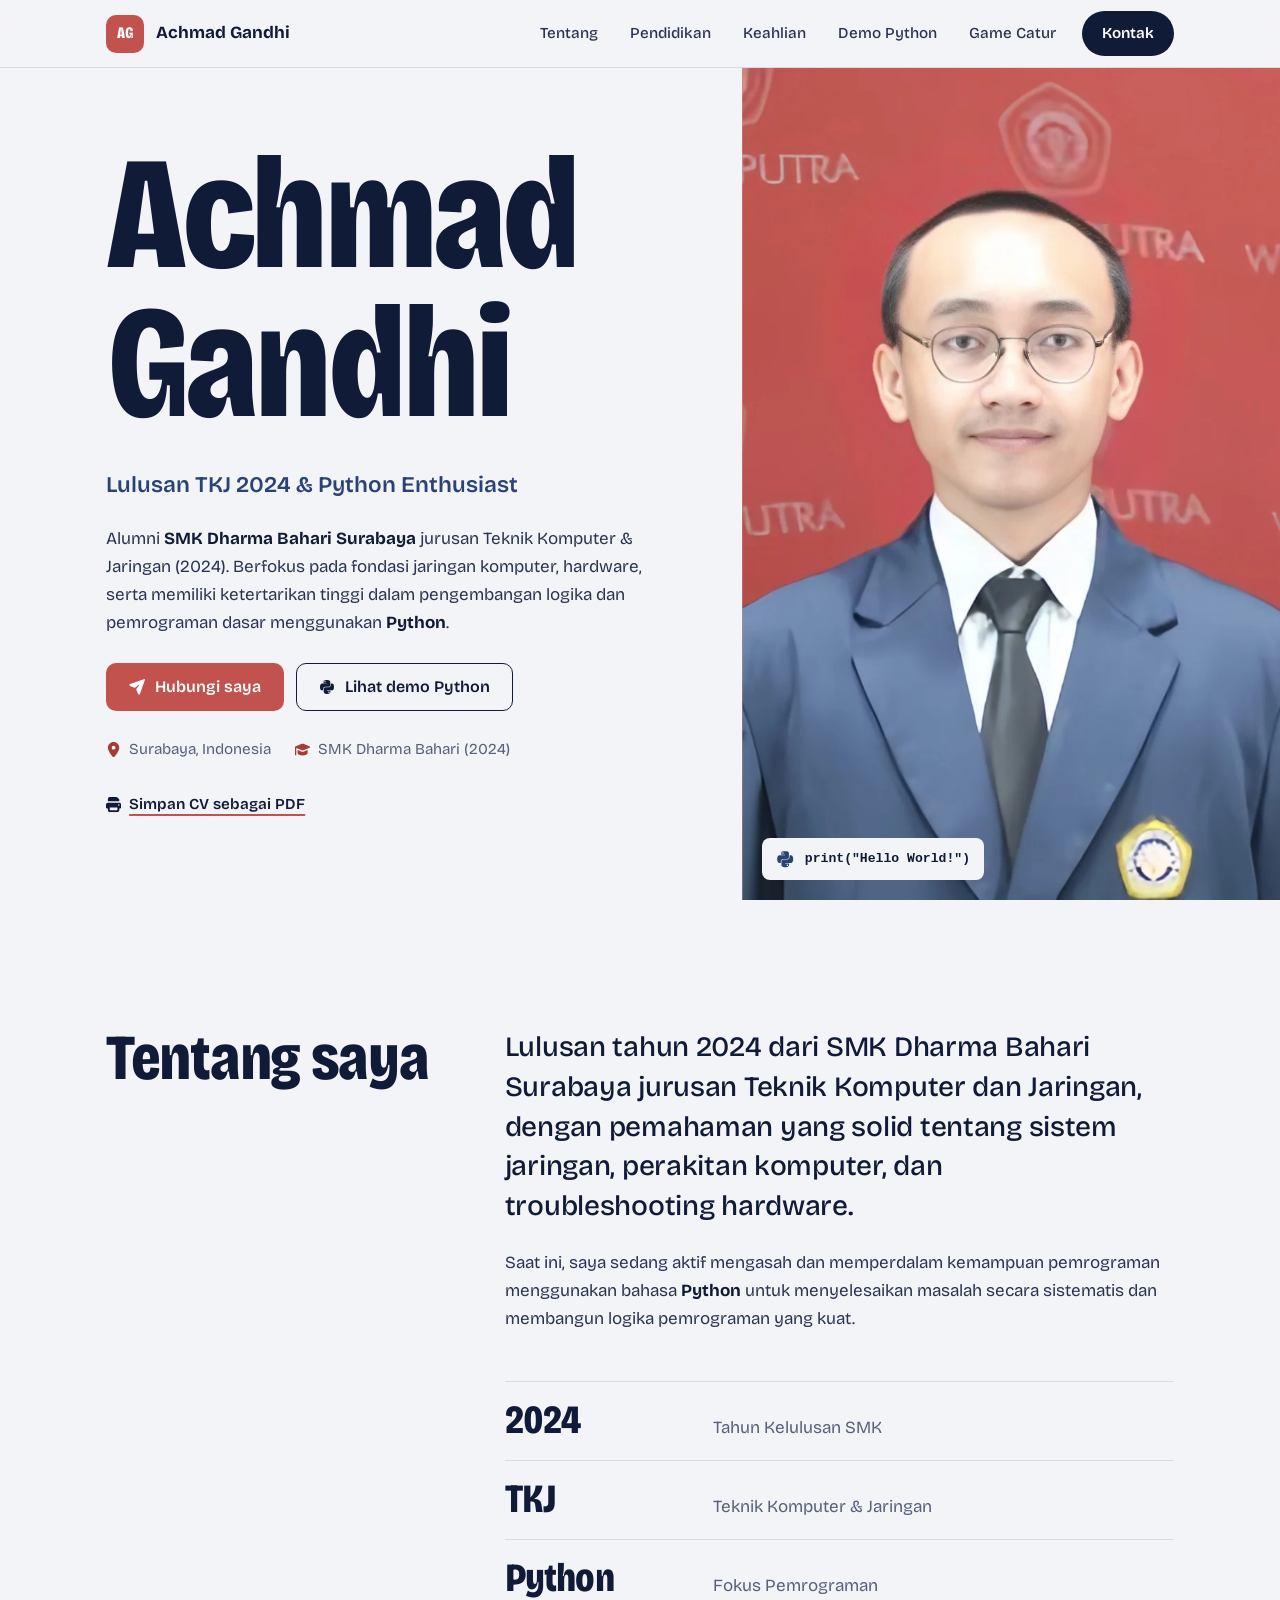
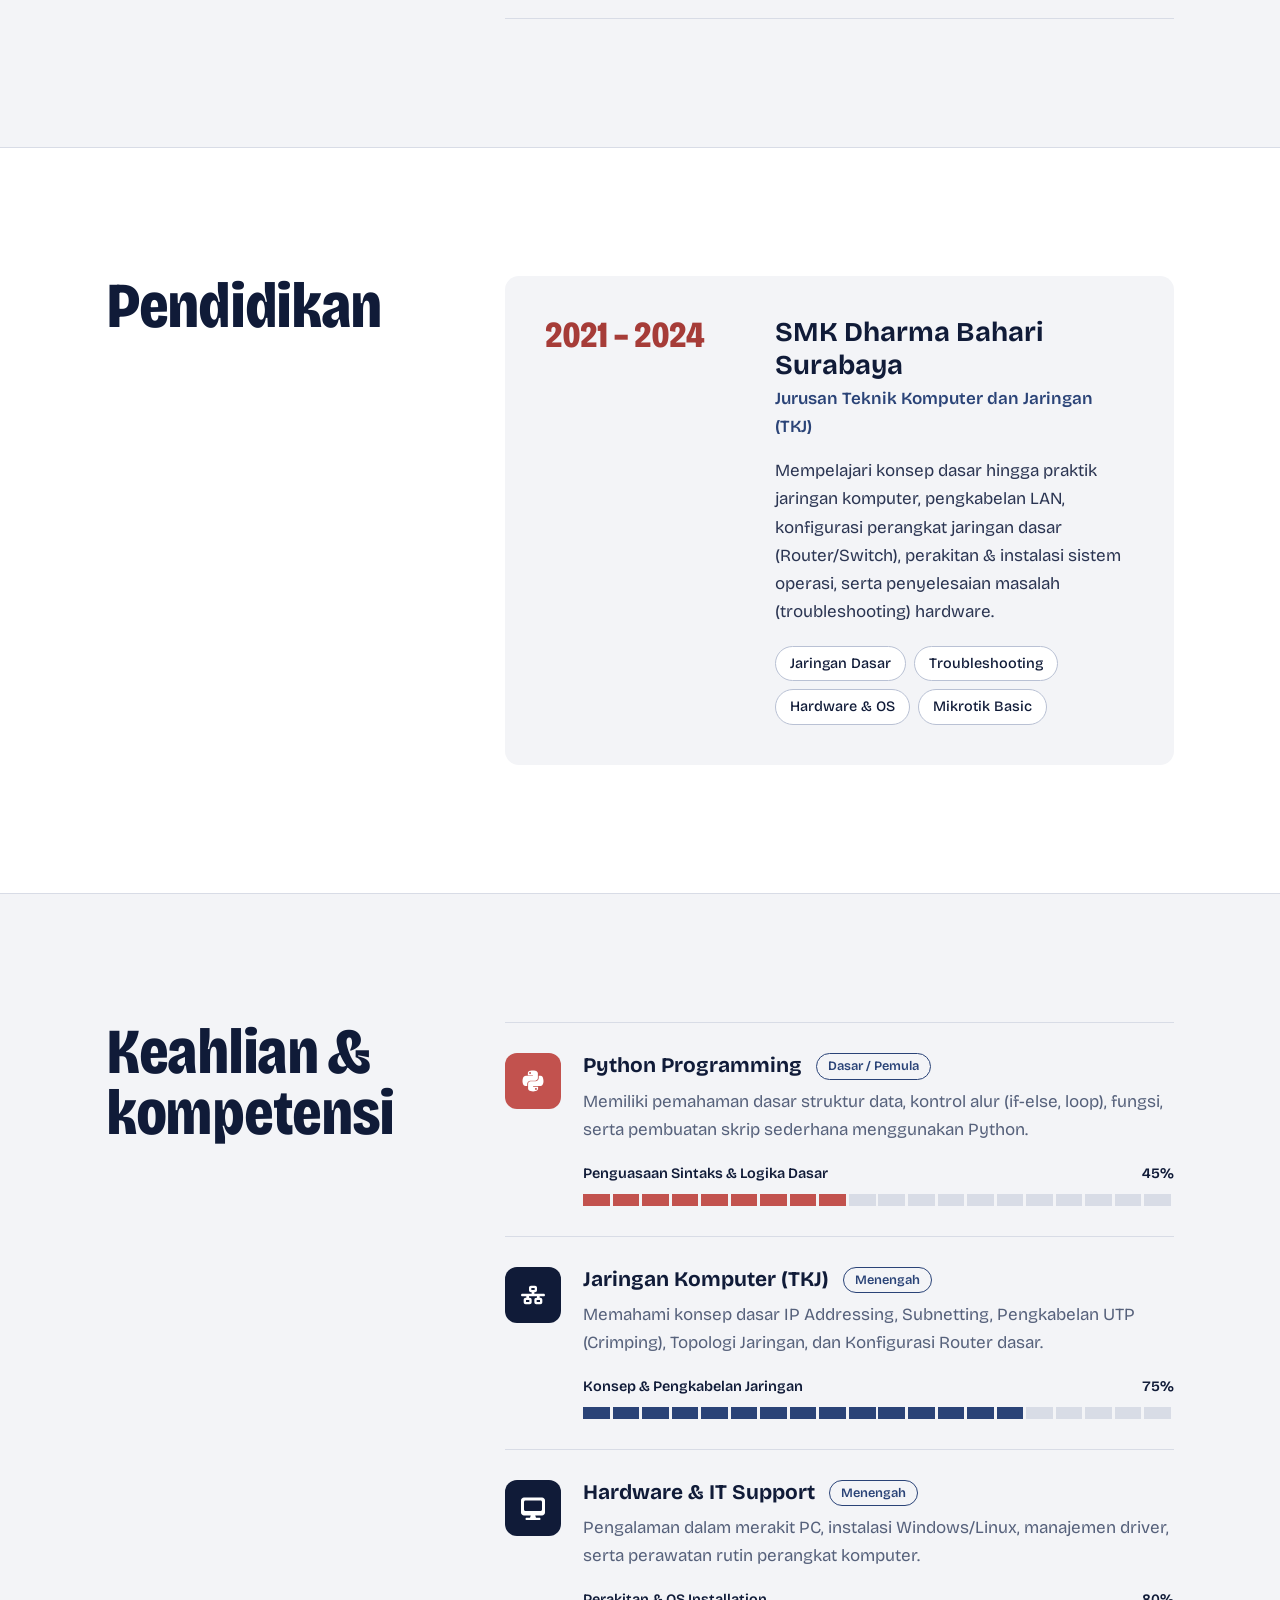
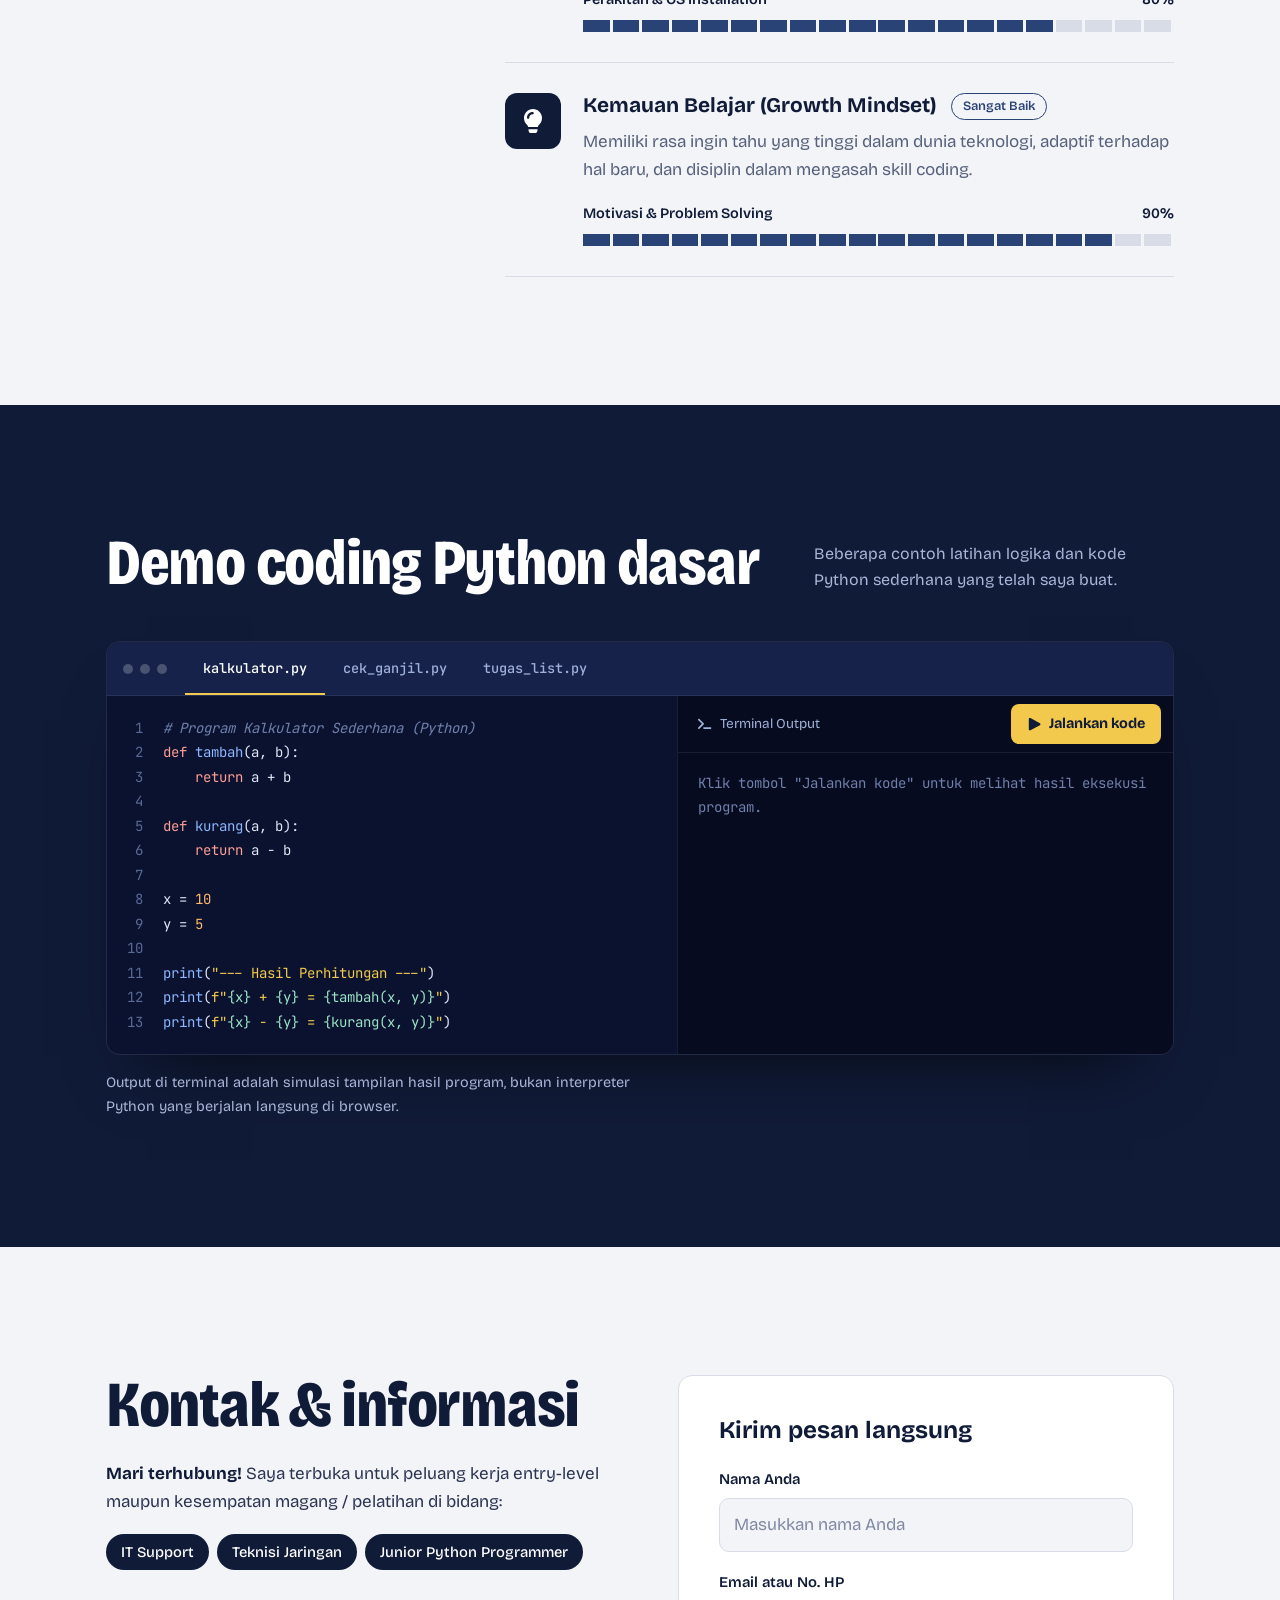
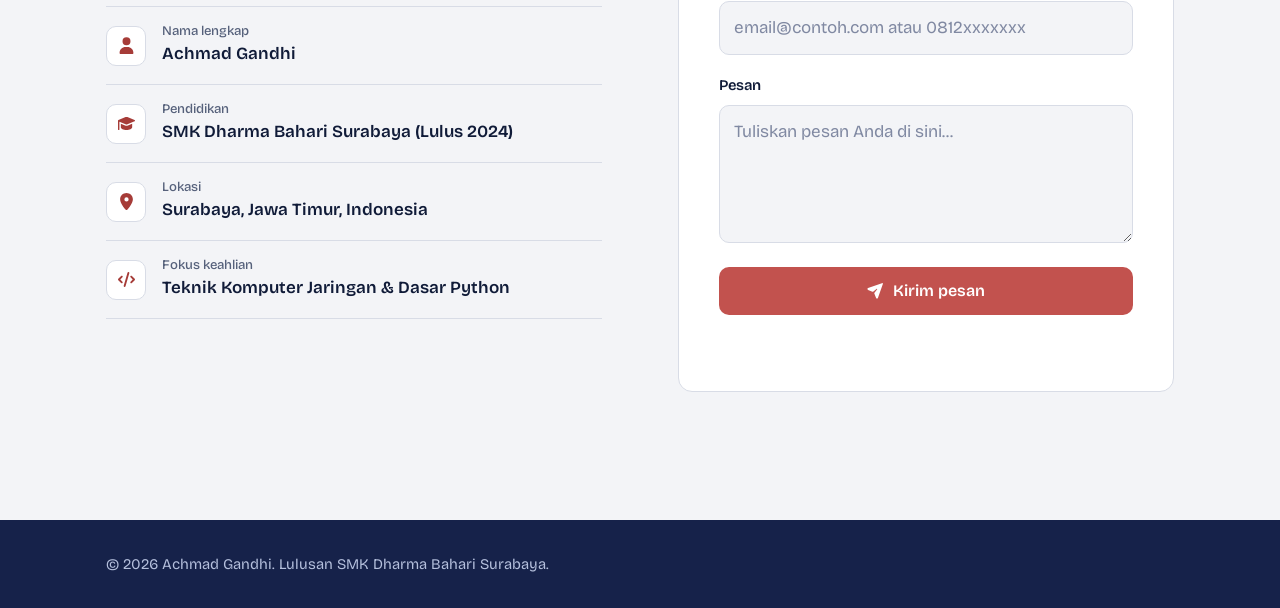
==== commit b4502c5f: "Add link to Game Catur in navigation" ====
--- a/index.html
+++ b/index.html
@@ -53,6 +53,7 @@
         <a href="#education" class="nav-link">Pendidikan</a>
         <a href="#skills" class="nav-link">Keahlian</a>
         <a href="#projects" class="nav-link">Demo Python</a>
+        <a href="catur.html" class="nav-link">Game Catur</a>
         <a href="#contact" class="nav-link nav-cta">Kontak</a>
       </nav>
 
